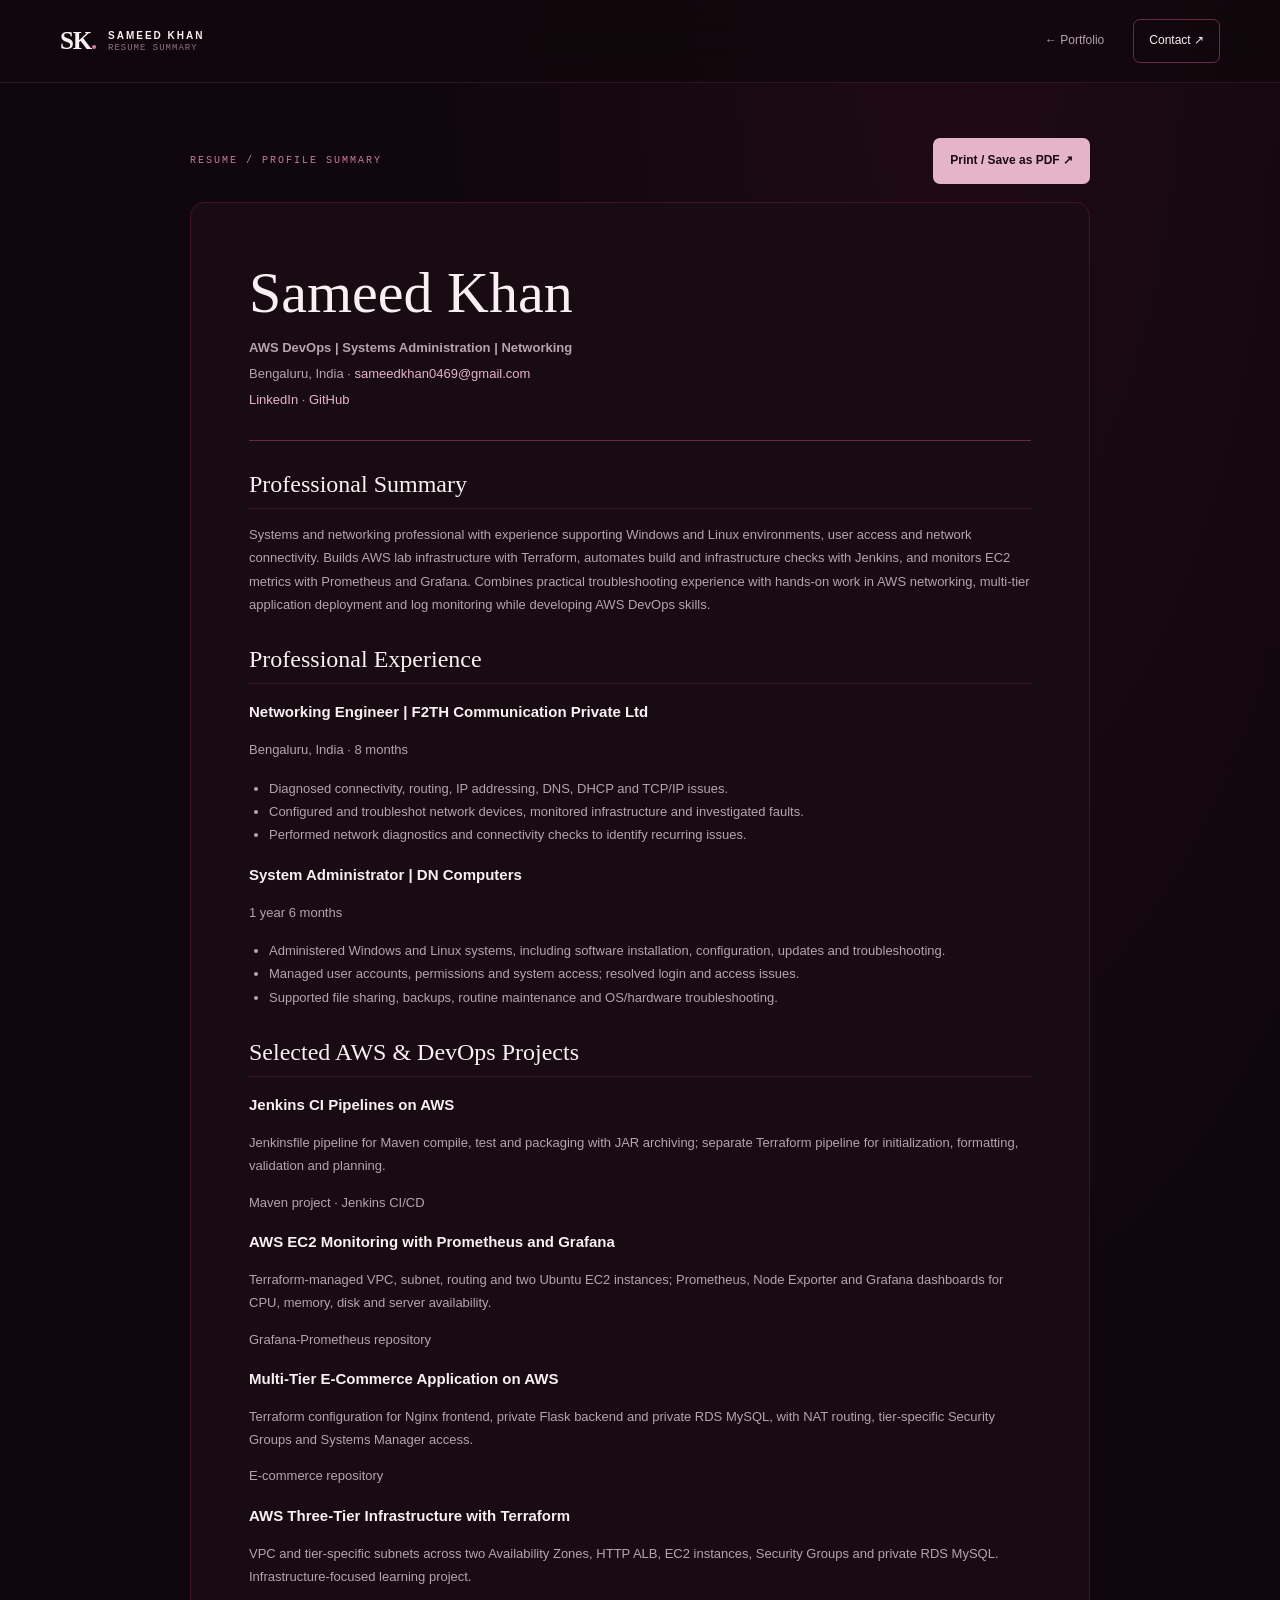
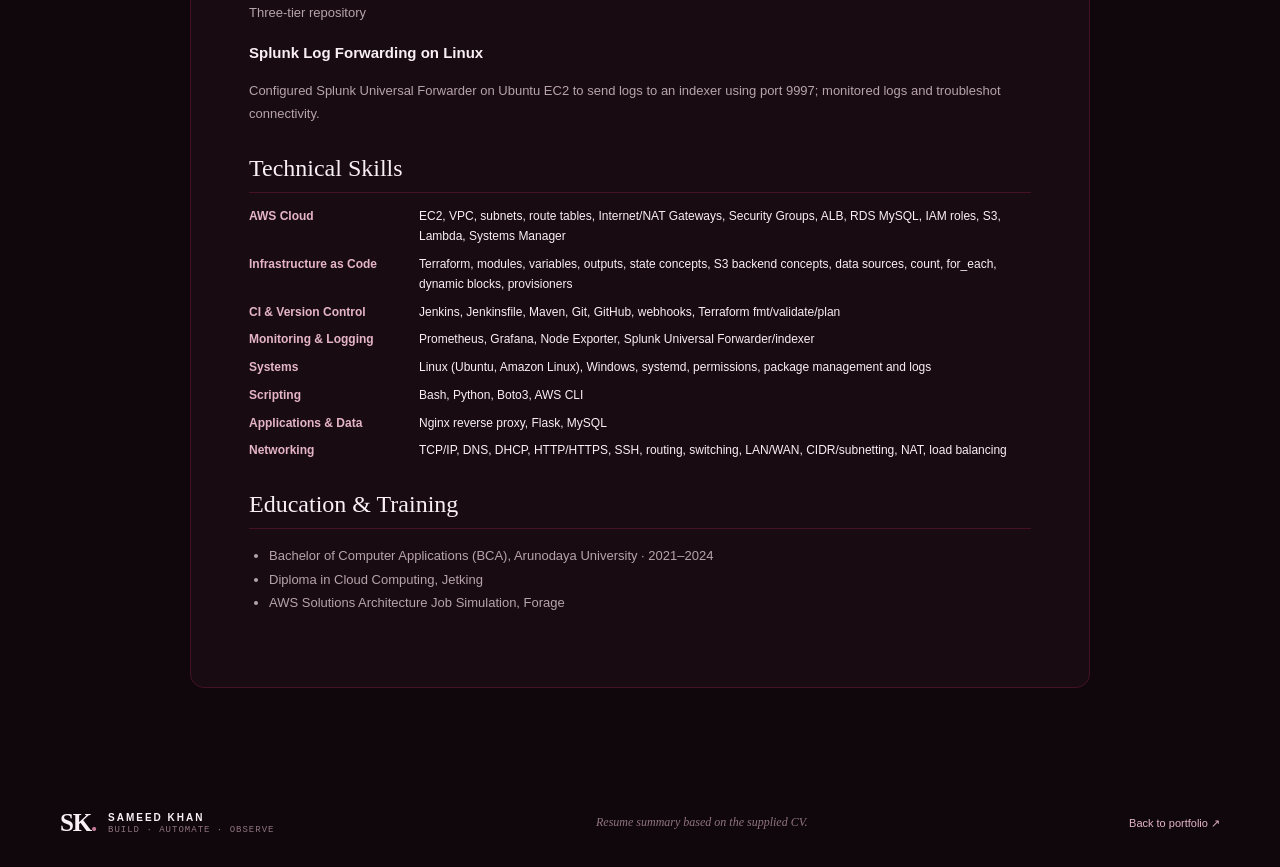
==== site/resume.html @ 33393846 "Add portfolio website: site/resume.html" ====
<!doctype html>
<html lang="en">
<head>
  <meta charset="utf-8">
  <meta name="viewport" content="width=device-width, initial-scale=1">
  <meta name="theme-color" content="#190b12">
  <meta name="description" content="Resume summary for Sameed Khan — AWS DevOps, systems administration and networking.">
  <link rel="stylesheet" href="assets/css/styles.css">
  <title>Resume | Sameed Khan</title>
  <style>
    .resume-page{padding:55px 0 90px}.resume-sheet{max-width:900px;margin:auto;background:#190b12;border:1px solid #451126;border-radius:14px;padding:clamp(24px,5vw,58px)}.resume-header{border-bottom:1px solid #6c2945;padding-bottom:24px;margin-bottom:30px}.resume-header h1{font:clamp(42px,5vw,58px)/1.1 Georgia,serif;margin:0 0 12px}.resume-header p{color:#b6a3ac;margin:5px 0;font-size:13px}.resume-header a{color:#e5b5c7}.resume-section{margin-top:30px}.resume-section h2{font:24px Georgia,serif;font-weight:400;border-bottom:1px solid #451126;padding-bottom:10px;margin:0 0 14px}.resume-section h3{font-size:15px;margin:16px 0 4px}.resume-section p,.resume-section li{font-size:13px;color:#b6a3ac;line-height:1.8}.resume-section ul{padding-left:20px}.resume-skills{display:grid;grid-template-columns:155px 1fr;gap:8px 15px;font-size:12px}.resume-skills strong{color:#e5b5c7}.resume-actions{display:flex;justify-content:space-between;align-items:center;gap:15px;max-width:900px;margin:0 auto 18px}@media(max-width:600px){.resume-skills{grid-template-columns:1fr;gap:3px}.resume-skills strong:not(:first-child){margin-top:11px}}@media print{body{background:#fff;color:#111}.site-header,.site-footer,.resume-actions{display:none!important}.resume-page{padding:0}.resume-sheet{max-width:none;border:0;border-radius:0;background:#fff;color:#111;padding:0}.resume-header h1,.resume-section h2,.resume-section h3{color:#111}.resume-header p,.resume-section p,.resume-section li{color:#333}.resume-header a{color:#333}.resume-section{break-inside:avoid}}
  </style>
</head>
<body>
  <header class="site-header"><div class="container nav-wrap"><a class="brand" href="index.html"><span class="brand-mark">SK<span>.</span></span><span class="brand-copy"><strong>SAMEED KHAN</strong><small>RESUME SUMMARY</small></span></a><nav class="nav-links" style="display:flex"><a href="index.html">← Portfolio</a><a href="index.html#contact" class="nav-contact">Contact ↗</a></nav></div></header>
  <main class="resume-page container">
    <div class="resume-actions"><span class="section-index">RESUME / PROFILE SUMMARY</span><button class="button button-primary" onclick="window.print()">Print / Save as PDF ↗</button></div>
    <article class="resume-sheet">
      <header class="resume-header"><h1>Sameed Khan</h1><p><strong>AWS DevOps | Systems Administration | Networking</strong></p><p>Bengaluru, India · <a href="mailto:sameedkhan0469@gmail.com">sameedkhan0469@gmail.com</a></p><p><a href="https://www.linkedin.com/in/sameed-khan-a6824538a/">LinkedIn</a> · <a href="https://github.com/Sameedkhan469">GitHub</a></p></header>
      <section class="resume-section"><h2>Professional Summary</h2><p>Systems and networking professional with experience supporting Windows and Linux environments, user access and network connectivity. Builds AWS lab infrastructure with Terraform, automates build and infrastructure checks with Jenkins, and monitors EC2 metrics with Prometheus and Grafana. Combines practical troubleshooting experience with hands-on work in AWS networking, multi-tier application deployment and log monitoring while developing AWS DevOps skills.</p></section>
      <section class="resume-section"><h2>Professional Experience</h2><h3>Networking Engineer | F2TH Communication Private Ltd</h3><p>Bengaluru, India · 8 months</p><ul><li>Diagnosed connectivity, routing, IP addressing, DNS, DHCP and TCP/IP issues.</li><li>Configured and troubleshot network devices, monitored infrastructure and investigated faults.</li><li>Performed network diagnostics and connectivity checks to identify recurring issues.</li></ul><h3>System Administrator | DN Computers</h3><p>1 year 6 months</p><ul><li>Administered Windows and Linux systems, including software installation, configuration, updates and troubleshooting.</li><li>Managed user accounts, permissions and system access; resolved login and access issues.</li><li>Supported file sharing, backups, routine maintenance and OS/hardware troubleshooting.</li></ul></section>
      <section class="resume-section"><h2>Selected AWS &amp; DevOps Projects</h2><h3>Jenkins CI Pipelines on AWS</h3><p>Jenkinsfile pipeline for Maven compile, test and packaging with JAR archiving; separate Terraform pipeline for initialization, formatting, validation and planning.</p><p><a href="https://github.com/Sameedkhan469/sameed-maven-project">Maven project</a> · <a href="https://github.com/Sameedkhan469/jenkins-cicd-practice">Jenkins CI/CD</a></p><h3>AWS EC2 Monitoring with Prometheus and Grafana</h3><p>Terraform-managed VPC, subnet, routing and two Ubuntu EC2 instances; Prometheus, Node Exporter and Grafana dashboards for CPU, memory, disk and server availability.</p><p><a href="https://github.com/Sameedkhan469/Grafana-Prometheus">Grafana-Prometheus repository</a></p><h3>Multi-Tier E-Commerce Application on AWS</h3><p>Terraform configuration for Nginx frontend, private Flask backend and private RDS MySQL, with NAT routing, tier-specific Security Groups and Systems Manager access.</p><p><a href="https://github.com/Sameedkhan469/sameed-ecommerce-aws-terraform">E-commerce repository</a></p><h3>AWS Three-Tier Infrastructure with Terraform</h3><p>VPC and tier-specific subnets across two Availability Zones, HTTP ALB, EC2 instances, Security Groups and private RDS MySQL. Infrastructure-focused learning project.</p><p><a href="https://github.com/Sameedkhan469/Terraform-Three-Tier-Project">Three-tier repository</a></p><h3>Splunk Log Forwarding on Linux</h3><p>Configured Splunk Universal Forwarder on Ubuntu EC2 to send logs to an indexer using port 9997; monitored logs and troubleshot connectivity.</p></section>
      <section class="resume-section"><h2>Technical Skills</h2><div class="resume-skills"><strong>AWS Cloud</strong><span>EC2, VPC, subnets, route tables, Internet/NAT Gateways, Security Groups, ALB, RDS MySQL, IAM roles, S3, Lambda, Systems Manager</span><strong>Infrastructure as Code</strong><span>Terraform, modules, variables, outputs, state concepts, S3 backend concepts, data sources, count, for_each, dynamic blocks, provisioners</span><strong>CI &amp; Version Control</strong><span>Jenkins, Jenkinsfile, Maven, Git, GitHub, webhooks, Terraform fmt/validate/plan</span><strong>Monitoring &amp; Logging</strong><span>Prometheus, Grafana, Node Exporter, Splunk Universal Forwarder/indexer</span><strong>Systems</strong><span>Linux (Ubuntu, Amazon Linux), Windows, systemd, permissions, package management and logs</span><strong>Scripting</strong><span>Bash, Python, Boto3, AWS CLI</span><strong>Applications &amp; Data</strong><span>Nginx reverse proxy, Flask, MySQL</span><strong>Networking</strong><span>TCP/IP, DNS, DHCP, HTTP/HTTPS, SSH, routing, switching, LAN/WAN, CIDR/subnetting, NAT, load balancing</span></div></section>
      <section class="resume-section"><h2>Education &amp; Training</h2><ul><li>Bachelor of Computer Applications (BCA), Arunodaya University · 2021–2024</li><li>Diploma in Cloud Computing, Jetking</li><li>AWS Solutions Architecture Job Simulation, Forage</li></ul></section>
    </article>
  </main>
  <footer class="site-footer"><div class="container footer-inner"><a class="brand footer-brand" href="index.html"><span class="brand-mark">SK<span>.</span></span><span class="brand-copy"><strong>SAMEED KHAN</strong><small>BUILD · AUTOMATE · OBSERVE</small></span></a><p>Resume summary based on the supplied CV.</p><a class="back-top" href="index.html">Back to portfolio ↗</a></div></footer>
</body>
</html>
---- site/assets/css/styles.css ----
:root{color-scheme:dark;--bg:#10070c;--surface:#190b12;--surface2:#211018;--surface3:#2c1420;--ink:#f8f0f3;--muted:#b6a3ac;--subtle:#8f737e;--rose:#c77b9b;--pink:#e5b5c7;--line:#451126;--line2:#6c2945;--serif:Georgia,"Iowan Old Style","Palatino Linotype","Times New Roman",serif;--sans:Inter,-apple-system,BlinkMacSystemFont,"Segoe UI",Arial,sans-serif;--mono:ui-monospace,SFMono-Regular,Consolas,"Liberation Mono",monospace}*{box-sizing:border-box}html{scroll-behavior:smooth;scroll-padding-top:100px}body{margin:0;background:var(--bg);color:var(--ink);font-family:var(--sans);line-height:1.65;font-size:15px;background-image:radial-gradient(ellipse at 75% 0%,rgba(112,26,61,.16),transparent 32rem)}a{color:inherit;text-decoration:none}img{max-width:100%;display:block}button{font:inherit}.container{width:min(1160px,calc(100% - 48px));margin-inline:auto}.skip-link{position:absolute;left:-9999px;top:1rem;background:var(--ink);color:var(--bg);padding:.7rem 1rem;z-index:99}.skip-link:focus{left:1rem}.site-header{position:sticky;top:0;z-index:20;background:rgba(16,7,12,.88);backdrop-filter:blur(18px);border-bottom:1px solid rgba(199,123,155,.15)}.nav-wrap{display:flex;align-items:center;justify-content:space-between;min-height:82px;gap:32px}.brand{display:flex;align-items:center;gap:12px;flex-shrink:0}.brand-mark{font:700 25px var(--serif);letter-spacing:-1.2px;color:var(--ink)}.brand-mark span{color:var(--rose)}.brand-copy{display:grid;line-height:1.4}.brand-copy strong{font-size:10px;letter-spacing:2px}.brand-copy small{color:var(--subtle);font:9px var(--mono);letter-spacing:1px}.nav-links{display:flex;align-items:center;gap:29px;color:var(--muted);font-size:12px}.nav-links a{transition:color .2s ease}.nav-links a:hover,.nav-links a:focus-visible{color:var(--pink)}.nav-links .nav-contact{color:var(--ink);border:1px solid var(--line2);padding:11px 15px;border-radius:7px}.nav-contact span{color:var(--pink);margin-left:8px}.menu-toggle{display:none;background:none;border:1px solid var(--line2);color:var(--ink);border-radius:7px;padding:10px}.menu-toggle span{width:19px;height:1px;background:var(--pink);display:block;margin:5px}.hero{min-height:690px;padding-top:96px;padding-bottom:23px;display:grid;grid-template-columns:1.05fr .95fr;gap:42px;align-items:center;position:relative}.hero-copy{padding-bottom:28px}.eyebrow,.overline,.section-index{font:10px var(--mono);letter-spacing:2px;color:var(--rose)}.eyebrow{display:flex;align-items:center;gap:10px}.pulse-dot{height:7px;width:7px;border-radius:50%;background:#8dd8b0;box-shadow:0 0 0 5px rgba(141,216,176,.08);animation:softpulse 2.5s ease infinite}.hero h1{font:clamp(42px,5.15vw,68px)/1.08 var(--serif);font-weight:400;letter-spacing:-2px;margin:27px 0 23px}.hero h1 em,.section-heading h2 em,.about-statement h3 em,.contact-inner h2 em{font-weight:400;color:var(--pink)}.hero-lede{font-size:16px;line-height:1.8;color:var(--muted);max-width:570px}.hero-actions,.contact-actions{display:flex;flex-wrap:wrap;gap:11px;margin-top:28px}.button{display:inline-flex;align-items:center;justify-content:center;gap:17px;padding:12px 16px;border-radius:7px;font-size:12px;font-weight:650;border:1px solid transparent;transition:transform .2s ease,border-color .2s ease,background .2s ease}.button:hover{transform:translateY(-2px)}.button-primary{background:var(--pink);color:#190b12}.button-primary:hover{background:#f6cada}.button-quiet{color:var(--ink);border-color:var(--line2)}.button-quiet:hover,.button-outline:hover{border-color:var(--pink)}.button-outline{border-color:var(--line2);color:var(--pink);background:transparent}.button span{font-size:15px}.hero-skills{display:flex;gap:8px;flex-wrap:wrap;margin-top:28px}.hero-skills span,.tag-list span,.tool-pills span{border:1px solid var(--line);background:rgba(69,17,38,.28);color:var(--pink);border-radius:5px;font:10px var(--mono);padding:6px 9px}.hero-art{position:relative;min-height:430px;display:grid;place-items:center}.terminal-window{z-index:1;position:relative;width:min(100%,410px);border:1px solid #6c2945;background:rgba(16,7,12,.96);border-radius:13px;box-shadow:0 35px 90px rgba(0,0,0,.4),0 0 60px rgba(112,26,61,.13);overflow:hidden;transform:rotate(-1.5deg)}.terminal-top{display:flex;align-items:center;gap:12px;padding:15px 17px;border-bottom:1px solid var(--line);font:10px var(--mono);color:var(--subtle)}.terminal-top>b{margin-left:auto;color:#80d4a7;font-size:10px}.window-dots{display:flex;gap:5px}.window-dots i{height:6px;width:6px;border-radius:50%;background:#d86d85}.window-dots i:nth-child(2){background:#edbd76}.window-dots i:nth-child(3){background:#7dbb91}.terminal-body{padding:27px 24px 23px;font:12px var(--mono)}.terminal-body p{margin:0 0 13px}.prompt{color:var(--pink)}.terminal-muted{color:#8f737e;padding-left:16px}.terminal-spacer{margin-top:25px!important}.mini-chart{display:flex;align-items:flex-end;height:75px;gap:7px;border-bottom:1px solid #451126;padding:8px 0;margin-top:21px}.mini-chart span{flex:1;border-radius:3px 3px 0 0;background:linear-gradient(to top,#701a3d,#c77b9b);height:var(--h,45%);opacity:.85;animation:bar-in .7s ease both}.mini-chart span:nth-child(1){height:35%}.mini-chart span:nth-child(2){height:49%}.mini-chart span:nth-child(3){height:39%}.mini-chart span:nth-child(4){height:63%}.mini-chart span:nth-child(5){height:54%}.mini-chart span:nth-child(6){height:70%}.mini-chart span:nth-child(7){height:61%}.mini-chart span:nth-child(8){height:78%}.mini-chart span:nth-child(9){height:56%}.mini-chart span:nth-child(10){height:66%}.mini-chart span:nth-child(11){height:83%}.mini-chart span:nth-child(12){height:72%}.mini-chart span:nth-child(13){height:87%}.mini-chart span:nth-child(14){height:66%}.mini-chart span:nth-child(15){height:77%}.mini-chart span:nth-child(16){height:92%}.mini-chart span:nth-child(17){height:80%}.mini-chart span:nth-child(18){height:94%}.mini-chart span:nth-child(19){height:75%}.mini-chart span:nth-child(20){height:90%}.terminal-status{display:flex;justify-content:space-between;color:var(--subtle);font-size:9px;margin-top:14px}.terminal-status i{display:inline-block;width:6px;height:6px;border-radius:50%;background:#80d4a7;margin-right:6px}.float-tag{position:absolute;z-index:2;display:flex;align-items:center;gap:10px;border:1px solid var(--line2);background:#211018;padding:10px 13px;border-radius:8px;box-shadow:0 10px 34px rgba(0,0,0,.3);font-size:11px;color:var(--muted)}.float-tag span{color:var(--pink);font-size:16px}.tag-aws{top:48px;right:-3px}.tag-iac{bottom:67px;left:-4px}.art-orbit{position:absolute;border:1px solid rgba(199,123,155,.16);border-radius:50%;transform:rotate(-22deg)}.orbit-one{width:430px;height:260px}.orbit-two{width:500px;height:330px;transform:rotate(55deg);border-color:rgba(199,123,155,.08)}.hero-art-caption{position:absolute;bottom:7px;right:4px;font:9px var(--mono);letter-spacing:2px;color:var(--subtle)}.hero-art-caption b{color:var(--rose);padding:0 4px}.hero-bottomline{grid-column:1/-1;border-top:1px solid var(--line);padding-top:16px;margin-top:22px;display:flex;justify-content:space-between;align-items:center;font:9px var(--mono);color:var(--subtle);letter-spacing:1.2px}.hero-bottomline a{font-size:18px;color:var(--pink)}.section{padding-top:110px;padding-bottom:110px}.section-alt{background:linear-gradient(180deg,rgba(25,11,18,.75),rgba(25,11,18,.45));border-top:1px solid rgba(199,123,155,.08);border-bottom:1px solid rgba(199,123,155,.08)}.section-heading{max-width:750px;margin-bottom:43px}.section-heading h2,.contact-inner h2{font:clamp(36px,4.3vw,54px)/1.12 var(--serif);font-weight:400;letter-spacing:-1.5px;margin:19px 0}.section-heading p,.contact-inner>p{max-width:670px;color:var(--muted);line-height:1.8}.about-grid{display:grid;grid-template-columns:.85fr 1.15fr;gap:18px}.panel{border:1px solid var(--line);background:linear-gradient(135deg,rgba(69,17,38,.34),rgba(25,11,18,.85));border-radius:13px}.about-statement{padding:30px 30px 32px;position:relative;overflow:hidden}.about-statement:after{content:"";position:absolute;right:-60px;bottom:-85px;width:210px;height:210px;border:1px solid rgba(199,123,155,.13);border-radius:50%;box-shadow:0 0 0 26px rgba(199,123,155,.025),0 0 0 52px rgba(199,123,155,.02)}.about-statement h3{position:relative;z-index:1;font:34px/1.25 var(--serif);font-weight:400;margin:21px 0}.about-statement>p:not(.overline){color:var(--muted);font-size:13px;line-height:1.9;position:relative;z-index:1}.text-link{display:inline-flex;align-items:center;gap:10px;margin-top:13px;color:var(--pink);font-size:12px;font-weight:650;position:relative;z-index:1}.text-link span{font-size:15px}.about-facts{display:grid;gap:10px}.fact-card{display:grid;grid-template-columns:42px 1fr;gap:15px;align-items:start;border:1px solid var(--line);background:rgba(25,11,18,.7);border-radius:10px;padding:19px 21px}.fact-number{font:12px var(--mono);color:var(--rose);border-right:1px solid var(--line2);height:100%;padding-top:3px}.fact-card h3{margin:0 0 6px;font-size:14px;font-weight:650}.fact-card p{margin:0;color:var(--muted);font-size:12px;line-height:1.75}.project-list{display:grid;gap:18px}.project-card{display:grid;grid-template-columns:.85fr 1.15fr;border:1px solid var(--line);background:var(--surface);border-radius:14px;overflow:hidden;transition:border-color .2s ease,transform .2s ease}.project-card:hover{border-color:var(--line2);transform:translateY(-2px)}.project-visual{min-height:285px;position:relative;overflow:hidden;padding:23px;background:radial-gradient(ellipse at top right,rgba(112,26,61,.35),transparent 60%),linear-gradient(135deg,#1b0c14,#10070c);border-right:1px solid var(--line);display:flex;flex-direction:column;justify-content:space-between}.project-visual:before{content:"";position:absolute;inset:0;background-image:linear-gradient(rgba(199,123,155,.04) 1px,transparent 1px),linear-gradient(90deg,rgba(199,123,155,.04) 1px,transparent 1px);background-size:22px 22px;mask-image:linear-gradient(180deg,#000,transparent)}.visual-kicker,.visual-foot{font:9px var(--mono);letter-spacing:1.4px;color:var(--rose);position:relative;z-index:1}.visual-foot{color:var(--subtle);padding-top:16px}.visual-bars{display:flex;align-items:flex-end;gap:6px;height:105px;position:relative;z-index:1}.visual-bars i{flex:1;height:35%;background:linear-gradient(0deg,#451126,#c77b9b);border-radius:3px 3px 0 0}.visual-bars i:nth-child(3n){height:67%}.visual-bars i:nth-child(4n){height:85%}.visual-bars i:nth-child(5n){height:52%}.visual-bars i:nth-child(7n){height:94%}.visual-metric{display:flex;justify-content:space-between;align-items:center;gap:10px;color:var(--muted);font:9px var(--mono);position:relative;z-index:1}.visual-metric strong{color:var(--pink);font-size:11px}.visual-ring{position:absolute;width:180px;height:180px;border:1px solid rgba(199,123,155,.15);border-radius:50%;right:-50px;top:45px;box-shadow:0 0 0 24px rgba(199,123,155,.02),0 0 0 48px rgba(199,123,155,.02)}.tier-flow{display:flex;align-items:center;gap:9px;justify-content:space-between;position:relative;z-index:1}.tier-flow>div{display:grid;gap:7px;flex:1;border:1px solid var(--line2);background:rgba(16,7,12,.7);padding:14px 10px;border-radius:8px;min-width:0}.tier-flow small{font:9px var(--mono);color:var(--rose)}.tier-flow strong{font:22px var(--serif);font-weight:400}.tier-flow span{font-size:10px;color:var(--muted)}.tier-flow>i{font-style:normal;color:var(--rose)}.network-map{position:relative;z-index:1;display:grid;justify-items:center;margin-top:8px}.net-node{padding:7px 16px;border:1px solid var(--line2);background:#211018;border-radius:6px;font:11px var(--mono);color:var(--pink)}.net-accent{background:#451126}.net-line{height:20px;border-left:1px solid var(--rose)}.net-branches{display:grid;grid-template-columns:repeat(3,1fr);width:100%;gap:7px;position:relative}.net-branches:before{content:"";position:absolute;top:-1px;left:16%;right:16%;height:1px;background:var(--rose)}.net-branches div{padding:14px 5px;border:1px solid var(--line);background:rgba(25,11,18,.85);border-radius:7px;text-align:center;display:grid;gap:7px}.net-branches b{font-size:10px}.net-branches small{font:9px var(--mono);color:var(--subtle)}.pipeline-steps{display:flex;align-items:center;justify-content:space-between;gap:8px;position:relative;z-index:1;margin-top:20px}.pipeline-steps div{display:grid;gap:8px;text-align:center;flex:1}.pipeline-steps i{font:10px var(--mono);font-style:normal;color:var(--pink);border:1px solid var(--line2);height:36px;width:36px;display:grid;place-items:center;border-radius:50%;margin:auto}.pipeline-steps b{font-size:11px}.pipeline-steps>span{color:var(--rose)}.pipeline-terminal{display:grid;gap:7px;border:1px solid var(--line);border-radius:7px;padding:11px 13px;margin-top:22px;position:relative;z-index:1;color:var(--muted);font:9px var(--mono)}.pipeline-terminal b{color:var(--rose);letter-spacing:1px;margin-top:3px}.code-lines{position:relative;z-index:1;margin-top:20px;border-left:2px solid var(--line2);padding-left:14px;font:10px/1.9 var(--mono);color:var(--muted)}.code-lines p{margin:0}.code-lines b{color:var(--pink);font-weight:400}.code-lines em{color:#8dd8b0;font-style:normal}.code-lines hr{border:0;border-top:1px solid var(--line);margin:9px 0}.linux-terminal{position:relative;z-index:1;border:1px solid var(--line);background:rgba(16,7,12,.75);border-radius:8px;padding:15px 14px;font:10px/1.8 var(--mono);overflow-wrap:anywhere}.linux-terminal p{margin:5px 0}.linux-terminal b{color:var(--pink);font-weight:400}.linux-terminal .ok{color:#8dd8b0}.linux-terminal .muted{color:var(--subtle)}.project-content{padding:28px 30px;display:flex;flex-direction:column;align-items:flex-start}.project-topline{width:100%;display:flex;justify-content:space-between;gap:10px;font:9px var(--mono);letter-spacing:1px;color:var(--rose)}.project-content h3{font:29px/1.2 var(--serif);font-weight:400;letter-spacing:-.3px;margin:22px 0 13px}.project-content>p{margin:0;color:var(--muted);font-size:13px;line-height:1.85}.project-content .project-caveat{font-size:11px;color:var(--subtle);border-left:2px solid var(--line2);padding-left:12px;margin-top:12px}.tag-list{display:flex;flex-wrap:wrap;gap:7px;margin-top:19px}.tag-list span{font-size:9px;padding:5px 7px}.project-link{display:inline-flex;gap:12px;align-items:center;margin-top:auto;padding-top:22px;font-size:12px;color:var(--pink);font-weight:650}.project-link b{font-size:15px;font-weight:400}.project-links-inline{display:flex;gap:22px;flex-wrap:wrap}.projects-footer{display:flex;justify-content:space-between;align-items:center;gap:20px;margin-top:30px;border-top:1px solid var(--line);padding-top:22px}.projects-footer p{color:var(--muted);font-size:12px}.toolkit-grid{display:grid;grid-template-columns:repeat(2,minmax(0,1fr));gap:14px}.toolkit-card{border:1px solid var(--line);background:linear-gradient(135deg,rgba(25,11,18,.95),rgba(16,7,12,.95));border-radius:12px;padding:24px}.toolkit-wide{grid-column:1/-1}.toolkit-heading{display:flex;gap:14px;align-items:center;margin-bottom:19px}.tool-number{display:grid;place-items:center;height:36px;width:36px;border:1px solid var(--line2);border-radius:8px;color:var(--pink);font:11px var(--mono)}.toolkit-heading .overline{font-size:9px;letter-spacing:1.4px}.toolkit-heading h3{font:25px var(--serif);font-weight:400;margin:2px 0 0}.tool-pills{display:flex;flex-wrap:wrap;gap:7px}.tool-pills span{font-size:10px;background:rgba(69,17,38,.18)}.learning-strip{display:flex;justify-content:space-between;align-items:center;gap:24px;margin-top:16px;padding:25px;border:1px solid var(--line2);border-radius:12px;background:radial-gradient(ellipse at top right,rgba(112,26,61,.2),transparent 55%),var(--surface)}.learning-strip h3{font:23px var(--serif);font-weight:400;margin:6px 0}.learning-strip p{color:var(--muted);font-size:12px;max-width:620px;margin:0}.learning-tags{display:flex;gap:7px;flex-wrap:wrap;justify-content:flex-end}.learning-tags span{background:#451126;border:1px solid #6c2945;border-radius:5px;padding:8px 10px;font:10px var(--mono);color:var(--pink)}.journey-grid{display:grid;grid-template-columns:1.1fr .9fr;gap:42px}.timeline{position:relative;padding-left:24px}.timeline:before{content:"";position:absolute;top:7px;bottom:20px;left:5px;width:1px;background:linear-gradient(var(--rose),var(--line),transparent)}.timeline-item{position:relative;padding:0 0 38px 14px}.timeline-dot{position:absolute;left:-24px;top:5px;width:11px;height:11px;border-radius:50%;background:var(--pink);box-shadow:0 0 0 5px rgba(199,123,155,.12)}.timeline-period{font:10px var(--mono);letter-spacing:1.3px;color:var(--rose)}.timeline-item h3{font:29px var(--serif);font-weight:400;margin:8px 0 0}.timeline-org{color:var(--pink)!important;font-size:12px!important;margin-top:3px!important}.timeline-item p{font-size:13px;color:var(--muted);line-height:1.85}.timeline-item .tag-list{margin-top:13px}.education-panel{align-self:start;border:1px solid var(--line);background:var(--surface);padding:25px;border-radius:12px}.education-panel>.overline{display:block;padding-bottom:18px;border-bottom:1px solid var(--line)}.education-item{display:grid;grid-template-columns:33px 1fr;gap:13px;padding:19px 0;border-bottom:1px solid rgba(69,17,38,.7)}.edu-icon{display:grid;place-items:center;border-radius:7px;width:32px;height:32px;border:1px solid var(--line2);color:var(--pink);font:10px var(--mono)}.education-item h3{font-size:13px;margin:0 0 5px}.education-item p{color:var(--muted);font-size:11px;margin:0;line-height:1.65}.education-note{color:var(--subtle);font-size:11px;line-height:1.8;margin:17px 0}.stats-grid{display:grid;grid-template-columns:1fr 1fr;gap:16px}.stats-card{min-width:0;border:1px solid var(--line);background:var(--surface);padding:17px;border-radius:12px;display:flex;align-items:center;justify-content:center;overflow:hidden}.stats-card img{width:100%;max-height:195px;object-fit:contain}.contribution-panel{display:grid;grid-template-columns:.7fr 1.3fr;align-items:center;gap:28px;border:1px solid var(--line);background:var(--surface);padding:26px;border-radius:12px;margin-top:16px;min-height:160px}.contribution-panel h3{font:28px var(--serif);font-weight:400;margin:7px 0}.contribution-panel p{font-size:12px;line-height:1.8;color:var(--muted);margin:0}.contribution-panel img{width:100%;min-width:0}.contact-section{padding:105px 0 70px;background:radial-gradient(ellipse at 50% 100%,rgba(112,26,61,.24),transparent 55%),#160910;border-top:1px solid var(--line)}.contact-inner{text-align:center}.contact-inner h2{max-width:790px;margin:23px auto}.contact-inner>p{margin:0 auto;max-width:590px}.contact-actions{justify-content:center;margin-top:30px}.contact-details{display:flex;justify-content:center;gap:25px;flex-wrap:wrap;margin-top:35px;padding-top:20px;border-top:1px solid var(--line);color:var(--subtle);font:10px var(--mono);letter-spacing:1px}.site-footer{background:#10070c}.footer-inner{display:flex;align-items:center;justify-content:space-between;gap:22px;padding:25px 0;flex-wrap:wrap}.footer-inner>p{font:12px var(--serif);font-style:italic;color:var(--subtle)}.back-top{color:var(--pink);font-size:11px}.copyright{color:var(--subtle);font:10px var(--mono)}.reveal{opacity:0;transform:translateY(14px);transition:opacity .7s ease,transform .7s cubic-bezier(.16,1,.3,1)}.reveal.is-visible{opacity:1;transform:none}@keyframes softpulse{0%,100%{opacity:1}50%{opacity:.4}}@keyframes bar-in{from{transform:scaleY(.1);transform-origin:bottom}to{transform:scaleY(1);transform-origin:bottom}}@media(prefers-reduced-motion:reduce){html{scroll-behavior:auto}*,*:before,*:after{animation-duration:.01ms!important;animation-iteration-count:1!important;transition-duration:.01ms!important}.reveal{opacity:1;transform:none}}@media(min-width:1100px){.project-feature .project-visual{min-height:320px}.project-feature .project-content h3{font-size:34px}}@media(max-width:900px){.hero{padding-top:70px;grid-template-columns:1fr;gap:20px;min-height:auto}.hero-copy{padding-bottom:0}.hero h1{max-width:720px}.hero-art{min-height:400px}.hero-bottomline{margin-top:20px}.about-grid,.journey-grid{grid-template-columns:1fr}.project-card{grid-template-columns:1fr}.project-visual{min-height:260px;border-right:0;border-bottom:1px solid var(--line)}.project-content h3{font-size:28px}.contribution-panel{grid-template-columns:1fr}.learning-strip{align-items:flex-start;flex-direction:column}.learning-tags{justify-content:flex-start}.section{padding-top:85px;padding-bottom:85px}}@media(max-width:660px){.container{width:min(100% - 30px,1160px)}.nav-wrap{min-height:70px}.menu-toggle{display:block}.nav-links{display:none;position:absolute;top:69px;left:0;right:0;padding:18px 20px 22px;background:#160910;border-bottom:1px solid var(--line);flex-direction:column;align-items:stretch;gap:0}.nav-links.is-open{display:flex}.nav-links a{padding:13px 5px;border-bottom:1px solid rgba(69,17,38,.55)}.nav-links .nav-contact{margin-top:12px;text-align:center;border:1px solid var(--line2)}.brand-copy strong{font-size:9px}.brand-copy small{font-size:8px}.hero{padding-top:55px}.hero h1{font-size:43px;letter-spacing:-1.4px}.hero-lede{font-size:14px}.hero-art{min-height:330px}.terminal-window{width:calc(100% - 20px)}.terminal-body{padding:20px}.tag-aws{right:-2px;top:20px}.tag-iac{left:0;bottom:40px}.float-tag{font-size:10px;padding:8px 10px}.hero-bottomline{font-size:8px;line-height:1.6;gap:12px}.hero-bottomline span:nth-child(2){display:none}.section-heading h2,.contact-inner h2{font-size:37px}.about-statement{padding:25px 22px}.about-statement h3{font-size:30px}.fact-card{padding:16px}.project-visual{min-height:240px;padding:18px}.project-content{padding:23px 20px}.project-content h3{font-size:26px}.project-topline{font-size:8px}.tier-flow{gap:5px}.tier-flow>div{padding:10px 6px}.tier-flow strong{font-size:18px}.tier-flow span{font-size:9px}.net-branches b{font-size:9px}.toolkit-grid{grid-template-columns:1fr}.toolkit-wide{grid-column:auto}.toolkit-card{padding:19px}.learning-strip{padding:20px}.timeline-item h3{font-size:25px}.education-panel{padding:20px}.stats-grid{grid-template-columns:1fr}.stats-card img{max-height:none}.contribution-panel{padding:20px}.contact-section{padding-top:80px}.contact-actions{flex-direction:column;align-items:stretch}.contact-actions .button{width:100%}.contact-details{flex-direction:column;gap:8px}.footer-inner{justify-content:center;text-align:center}.footer-brand{width:100%;justify-content:center}.footer-inner>p{width:100%;margin:0}.copyright{width:100%}}
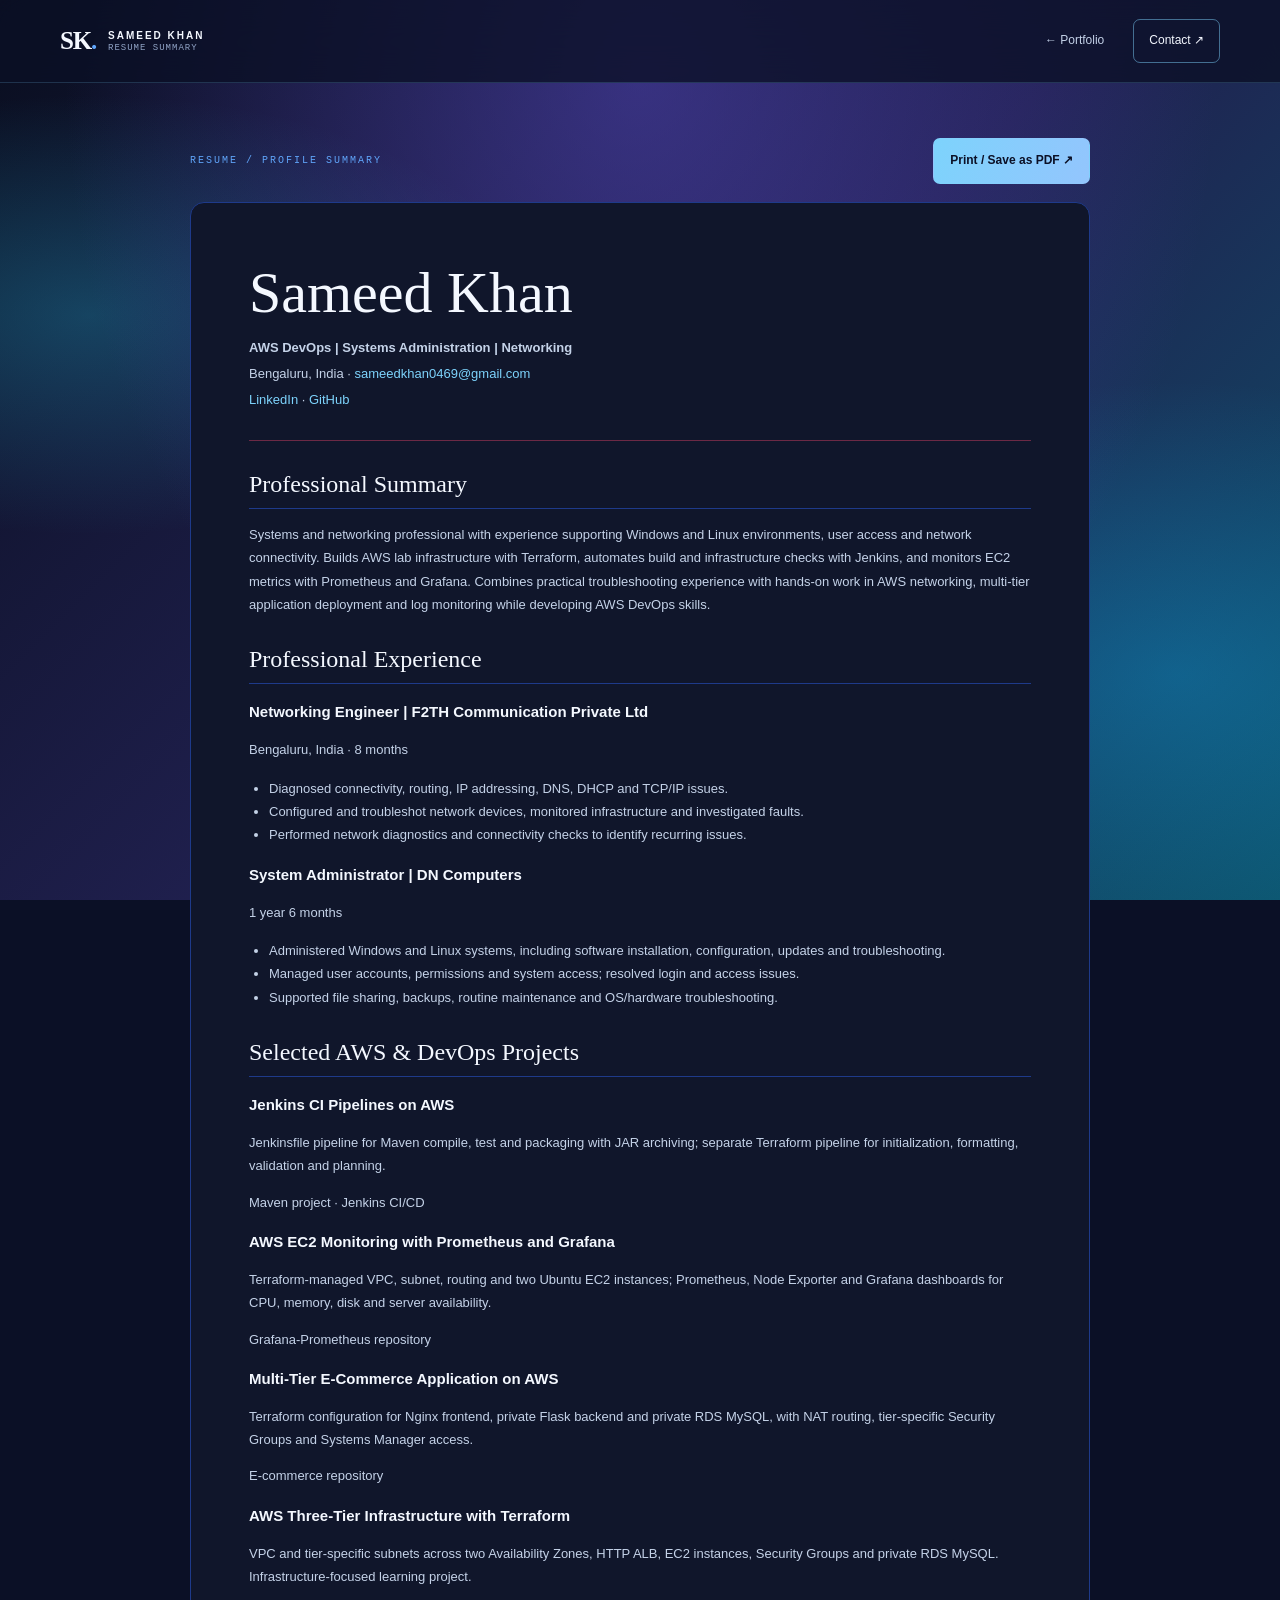
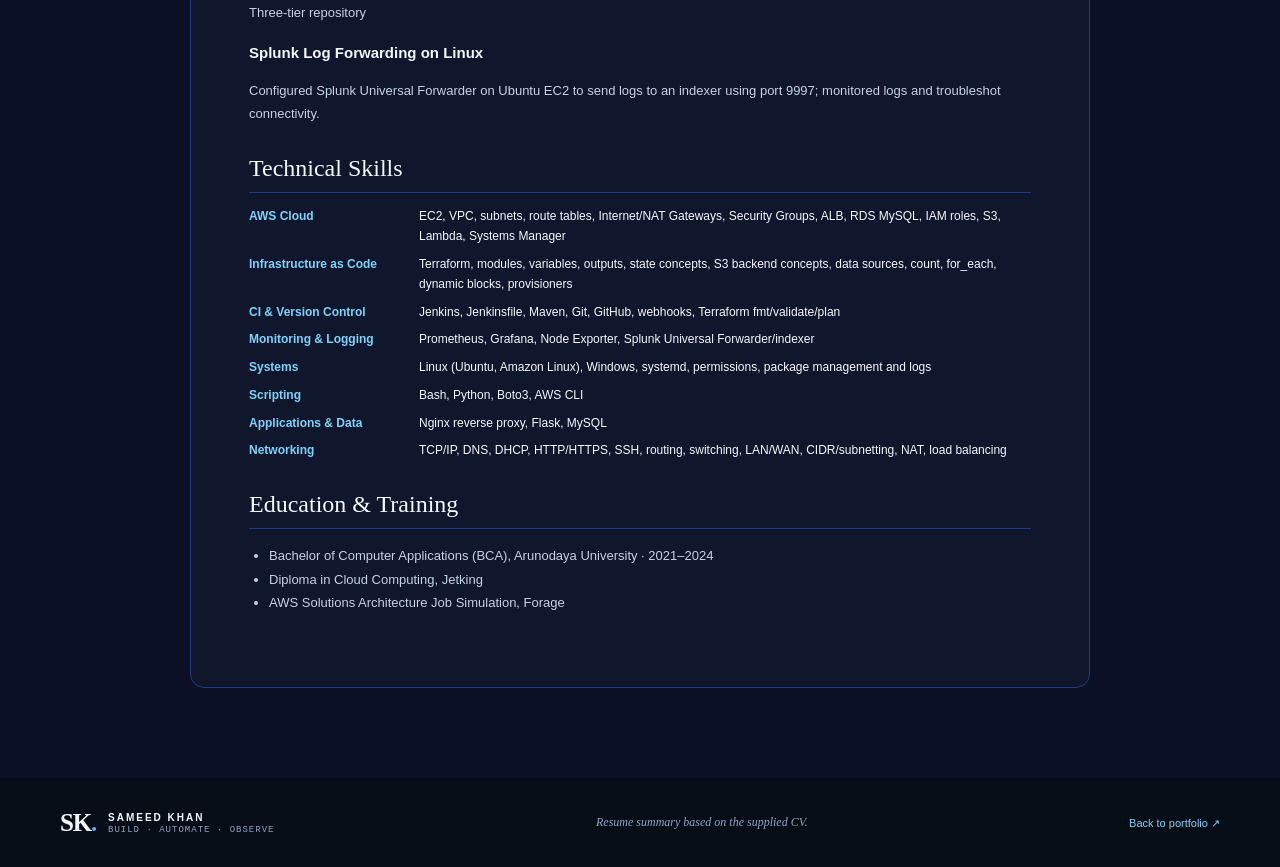
==== commit 37f1a9e4: "Remove remaining pink tones from profile assets and resume" ====
--- a/site/resume.html
+++ b/site/resume.html
@@ -3,12 +3,12 @@
 <head>
   <meta charset="utf-8">
   <meta name="viewport" content="width=device-width, initial-scale=1">
-  <meta name="theme-color" content="#190b12">
+  <meta name="theme-color" content="#10162B">
   <meta name="description" content="Resume summary for Sameed Khan — AWS DevOps, systems administration and networking.">
   <link rel="stylesheet" href="assets/css/styles.css">
   <title>Resume | Sameed Khan</title>
   <style>
-    .resume-page{padding:55px 0 90px}.resume-sheet{max-width:900px;margin:auto;background:#190b12;border:1px solid #451126;border-radius:14px;padding:clamp(24px,5vw,58px)}.resume-header{border-bottom:1px solid #6c2945;padding-bottom:24px;margin-bottom:30px}.resume-header h1{font:clamp(42px,5vw,58px)/1.1 Georgia,serif;margin:0 0 12px}.resume-header p{color:#b6a3ac;margin:5px 0;font-size:13px}.resume-header a{color:#e5b5c7}.resume-section{margin-top:30px}.resume-section h2{font:24px Georgia,serif;font-weight:400;border-bottom:1px solid #451126;padding-bottom:10px;margin:0 0 14px}.resume-section h3{font-size:15px;margin:16px 0 4px}.resume-section p,.resume-section li{font-size:13px;color:#b6a3ac;line-height:1.8}.resume-section ul{padding-left:20px}.resume-skills{display:grid;grid-template-columns:155px 1fr;gap:8px 15px;font-size:12px}.resume-skills strong{color:#e5b5c7}.resume-actions{display:flex;justify-content:space-between;align-items:center;gap:15px;max-width:900px;margin:0 auto 18px}@media(max-width:600px){.resume-skills{grid-template-columns:1fr;gap:3px}.resume-skills strong:not(:first-child){margin-top:11px}}@media print{body{background:#fff;color:#111}.site-header,.site-footer,.resume-actions{display:none!important}.resume-page{padding:0}.resume-sheet{max-width:none;border:0;border-radius:0;background:#fff;color:#111;padding:0}.resume-header h1,.resume-section h2,.resume-section h3{color:#111}.resume-header p,.resume-section p,.resume-section li{color:#333}.resume-header a{color:#333}.resume-section{break-inside:avoid}}
+    .resume-page{padding:55px 0 90px}.resume-sheet{max-width:900px;margin:auto;background:#10162B;border:1px solid #1E3A8A;border-radius:14px;padding:clamp(24px,5vw,58px)}.resume-header{border-bottom:1px solid #6c2945;padding-bottom:24px;margin-bottom:30px}.resume-header h1{font:clamp(42px,5vw,58px)/1.1 Georgia,serif;margin:0 0 12px}.resume-header p{color:#C4D2E8;margin:5px 0;font-size:13px}.resume-header a{color:#7DD3FC}.resume-section{margin-top:30px}.resume-section h2{font:24px Georgia,serif;font-weight:400;border-bottom:1px solid #1E3A8A;padding-bottom:10px;margin:0 0 14px}.resume-section h3{font-size:15px;margin:16px 0 4px}.resume-section p,.resume-section li{font-size:13px;color:#C4D2E8;line-height:1.8}.resume-section ul{padding-left:20px}.resume-skills{display:grid;grid-template-columns:155px 1fr;gap:8px 15px;font-size:12px}.resume-skills strong{color:#7DD3FC}.resume-actions{display:flex;justify-content:space-between;align-items:center;gap:15px;max-width:900px;margin:0 auto 18px}@media(max-width:600px){.resume-skills{grid-template-columns:1fr;gap:3px}.resume-skills strong:not(:first-child){margin-top:11px}}@media print{body{background:#fff;color:#111}.site-header,.site-footer,.resume-actions{display:none!important}.resume-page{padding:0}.resume-sheet{max-width:none;border:0;border-radius:0;background:#fff;color:#111;padding:0}.resume-header h1,.resume-section h2,.resume-section h3{color:#111}.resume-header p,.resume-section p,.resume-section li{color:#333}.resume-header a{color:#333}.resume-section{break-inside:avoid}}
   </style>
 </head>
 <body>
--- a/site/assets/css/styles.css
+++ b/site/assets/css/styles.css
@@ -1 +1,280 @@
-:root{color-scheme:dark;--bg:#10070c;--surface:#190b12;--surface2:#211018;--surface3:#2c1420;--ink:#f8f0f3;--muted:#b6a3ac;--subtle:#8f737e;--rose:#c77b9b;--pink:#e5b5c7;--line:#451126;--line2:#6c2945;--serif:Georgia,"Iowan Old Style","Palatino Linotype","Times New Roman",serif;--sans:Inter,-apple-system,BlinkMacSystemFont,"Segoe UI",Arial,sans-serif;--mono:ui-monospace,SFMono-Regular,Consolas,"Liberation Mono",monospace}*{box-sizing:border-box}html{scroll-behavior:smooth;scroll-padding-top:100px}body{margin:0;background:var(--bg);color:var(--ink);font-family:var(--sans);line-height:1.65;font-size:15px;background-image:radial-gradient(ellipse at 75% 0%,rgba(112,26,61,.16),transparent 32rem)}a{color:inherit;text-decoration:none}img{max-width:100%;display:block}button{font:inherit}.container{width:min(1160px,calc(100% - 48px));margin-inline:auto}.skip-link{position:absolute;left:-9999px;top:1rem;background:var(--ink);color:var(--bg);padding:.7rem 1rem;z-index:99}.skip-link:focus{left:1rem}.site-header{position:sticky;top:0;z-index:20;background:rgba(16,7,12,.88);backdrop-filter:blur(18px);border-bottom:1px solid rgba(199,123,155,.15)}.nav-wrap{display:flex;align-items:center;justify-content:space-between;min-height:82px;gap:32px}.brand{display:flex;align-items:center;gap:12px;flex-shrink:0}.brand-mark{font:700 25px var(--serif);letter-spacing:-1.2px;color:var(--ink)}.brand-mark span{color:var(--rose)}.brand-copy{display:grid;line-height:1.4}.brand-copy strong{font-size:10px;letter-spacing:2px}.brand-copy small{color:var(--subtle);font:9px var(--mono);letter-spacing:1px}.nav-links{display:flex;align-items:center;gap:29px;color:var(--muted);font-size:12px}.nav-links a{transition:color .2s ease}.nav-links a:hover,.nav-links a:focus-visible{color:var(--pink)}.nav-links .nav-contact{color:var(--ink);border:1px solid var(--line2);padding:11px 15px;border-radius:7px}.nav-contact span{color:var(--pink);margin-left:8px}.menu-toggle{display:none;background:none;border:1px solid var(--line2);color:var(--ink);border-radius:7px;padding:10px}.menu-toggle span{width:19px;height:1px;background:var(--pink);display:block;margin:5px}.hero{min-height:690px;padding-top:96px;padding-bottom:23px;display:grid;grid-template-columns:1.05fr .95fr;gap:42px;align-items:center;position:relative}.hero-copy{padding-bottom:28px}.eyebrow,.overline,.section-index{font:10px var(--mono);letter-spacing:2px;color:var(--rose)}.eyebrow{display:flex;align-items:center;gap:10px}.pulse-dot{height:7px;width:7px;border-radius:50%;background:#8dd8b0;box-shadow:0 0 0 5px rgba(141,216,176,.08);animation:softpulse 2.5s ease infinite}.hero h1{font:clamp(42px,5.15vw,68px)/1.08 var(--serif);font-weight:400;letter-spacing:-2px;margin:27px 0 23px}.hero h1 em,.section-heading h2 em,.about-statement h3 em,.contact-inner h2 em{font-weight:400;color:var(--pink)}.hero-lede{font-size:16px;line-height:1.8;color:var(--muted);max-width:570px}.hero-actions,.contact-actions{display:flex;flex-wrap:wrap;gap:11px;margin-top:28px}.button{display:inline-flex;align-items:center;justify-content:center;gap:17px;padding:12px 16px;border-radius:7px;font-size:12px;font-weight:650;border:1px solid transparent;transition:transform .2s ease,border-color .2s ease,background .2s ease}.button:hover{transform:translateY(-2px)}.button-primary{background:var(--pink);color:#190b12}.button-primary:hover{background:#f6cada}.button-quiet{color:var(--ink);border-color:var(--line2)}.button-quiet:hover,.button-outline:hover{border-color:var(--pink)}.button-outline{border-color:var(--line2);color:var(--pink);background:transparent}.button span{font-size:15px}.hero-skills{display:flex;gap:8px;flex-wrap:wrap;margin-top:28px}.hero-skills span,.tag-list span,.tool-pills span{border:1px solid var(--line);background:rgba(69,17,38,.28);color:var(--pink);border-radius:5px;font:10px var(--mono);padding:6px 9px}.hero-art{position:relative;min-height:430px;display:grid;place-items:center}.terminal-window{z-index:1;position:relative;width:min(100%,410px);border:1px solid #6c2945;background:rgba(16,7,12,.96);border-radius:13px;box-shadow:0 35px 90px rgba(0,0,0,.4),0 0 60px rgba(112,26,61,.13);overflow:hidden;transform:rotate(-1.5deg)}.terminal-top{display:flex;align-items:center;gap:12px;padding:15px 17px;border-bottom:1px solid var(--line);font:10px var(--mono);color:var(--subtle)}.terminal-top>b{margin-left:auto;color:#80d4a7;font-size:10px}.window-dots{display:flex;gap:5px}.window-dots i{height:6px;width:6px;border-radius:50%;background:#d86d85}.window-dots i:nth-child(2){background:#edbd76}.window-dots i:nth-child(3){background:#7dbb91}.terminal-body{padding:27px 24px 23px;font:12px var(--mono)}.terminal-body p{margin:0 0 13px}.prompt{color:var(--pink)}.terminal-muted{color:#8f737e;padding-left:16px}.terminal-spacer{margin-top:25px!important}.mini-chart{display:flex;align-items:flex-end;height:75px;gap:7px;border-bottom:1px solid #451126;padding:8px 0;margin-top:21px}.mini-chart span{flex:1;border-radius:3px 3px 0 0;background:linear-gradient(to top,#701a3d,#c77b9b);height:var(--h,45%);opacity:.85;animation:bar-in .7s ease both}.mini-chart span:nth-child(1){height:35%}.mini-chart span:nth-child(2){height:49%}.mini-chart span:nth-child(3){height:39%}.mini-chart span:nth-child(4){height:63%}.mini-chart span:nth-child(5){height:54%}.mini-chart span:nth-child(6){height:70%}.mini-chart span:nth-child(7){height:61%}.mini-chart span:nth-child(8){height:78%}.mini-chart span:nth-child(9){height:56%}.mini-chart span:nth-child(10){height:66%}.mini-chart span:nth-child(11){height:83%}.mini-chart span:nth-child(12){height:72%}.mini-chart span:nth-child(13){height:87%}.mini-chart span:nth-child(14){height:66%}.mini-chart span:nth-child(15){height:77%}.mini-chart span:nth-child(16){height:92%}.mini-chart span:nth-child(17){height:80%}.mini-chart span:nth-child(18){height:94%}.mini-chart span:nth-child(19){height:75%}.mini-chart span:nth-child(20){height:90%}.terminal-status{display:flex;justify-content:space-between;color:var(--subtle);font-size:9px;margin-top:14px}.terminal-status i{display:inline-block;width:6px;height:6px;border-radius:50%;background:#80d4a7;margin-right:6px}.float-tag{position:absolute;z-index:2;display:flex;align-items:center;gap:10px;border:1px solid var(--line2);background:#211018;padding:10px 13px;border-radius:8px;box-shadow:0 10px 34px rgba(0,0,0,.3);font-size:11px;color:var(--muted)}.float-tag span{color:var(--pink);font-size:16px}.tag-aws{top:48px;right:-3px}.tag-iac{bottom:67px;left:-4px}.art-orbit{position:absolute;border:1px solid rgba(199,123,155,.16);border-radius:50%;transform:rotate(-22deg)}.orbit-one{width:430px;height:260px}.orbit-two{width:500px;height:330px;transform:rotate(55deg);border-color:rgba(199,123,155,.08)}.hero-art-caption{position:absolute;bottom:7px;right:4px;font:9px var(--mono);letter-spacing:2px;color:var(--subtle)}.hero-art-caption b{color:var(--rose);padding:0 4px}.hero-bottomline{grid-column:1/-1;border-top:1px solid var(--line);padding-top:16px;margin-top:22px;display:flex;justify-content:space-between;align-items:center;font:9px var(--mono);color:var(--subtle);letter-spacing:1.2px}.hero-bottomline a{font-size:18px;color:var(--pink)}.section{padding-top:110px;padding-bottom:110px}.section-alt{background:linear-gradient(180deg,rgba(25,11,18,.75),rgba(25,11,18,.45));border-top:1px solid rgba(199,123,155,.08);border-bottom:1px solid rgba(199,123,155,.08)}.section-heading{max-width:750px;margin-bottom:43px}.section-heading h2,.contact-inner h2{font:clamp(36px,4.3vw,54px)/1.12 var(--serif);font-weight:400;letter-spacing:-1.5px;margin:19px 0}.section-heading p,.contact-inner>p{max-width:670px;color:var(--muted);line-height:1.8}.about-grid{display:grid;grid-template-columns:.85fr 1.15fr;gap:18px}.panel{border:1px solid var(--line);background:linear-gradient(135deg,rgba(69,17,38,.34),rgba(25,11,18,.85));border-radius:13px}.about-statement{padding:30px 30px 32px;position:relative;overflow:hidden}.about-statement:after{content:"";position:absolute;right:-60px;bottom:-85px;width:210px;height:210px;border:1px solid rgba(199,123,155,.13);border-radius:50%;box-shadow:0 0 0 26px rgba(199,123,155,.025),0 0 0 52px rgba(199,123,155,.02)}.about-statement h3{position:relative;z-index:1;font:34px/1.25 var(--serif);font-weight:400;margin:21px 0}.about-statement>p:not(.overline){color:var(--muted);font-size:13px;line-height:1.9;position:relative;z-index:1}.text-link{display:inline-flex;align-items:center;gap:10px;margin-top:13px;color:var(--pink);font-size:12px;font-weight:650;position:relative;z-index:1}.text-link span{font-size:15px}.about-facts{display:grid;gap:10px}.fact-card{display:grid;grid-template-columns:42px 1fr;gap:15px;align-items:start;border:1px solid var(--line);background:rgba(25,11,18,.7);border-radius:10px;padding:19px 21px}.fact-number{font:12px var(--mono);color:var(--rose);border-right:1px solid var(--line2);height:100%;padding-top:3px}.fact-card h3{margin:0 0 6px;font-size:14px;font-weight:650}.fact-card p{margin:0;color:var(--muted);font-size:12px;line-height:1.75}.project-list{display:grid;gap:18px}.project-card{display:grid;grid-template-columns:.85fr 1.15fr;border:1px solid var(--line);background:var(--surface);border-radius:14px;overflow:hidden;transition:border-color .2s ease,transform .2s ease}.project-card:hover{border-color:var(--line2);transform:translateY(-2px)}.project-visual{min-height:285px;position:relative;overflow:hidden;padding:23px;background:radial-gradient(ellipse at top right,rgba(112,26,61,.35),transparent 60%),linear-gradient(135deg,#1b0c14,#10070c);border-right:1px solid var(--line);display:flex;flex-direction:column;justify-content:space-between}.project-visual:before{content:"";position:absolute;inset:0;background-image:linear-gradient(rgba(199,123,155,.04) 1px,transparent 1px),linear-gradient(90deg,rgba(199,123,155,.04) 1px,transparent 1px);background-size:22px 22px;mask-image:linear-gradient(180deg,#000,transparent)}.visual-kicker,.visual-foot{font:9px var(--mono);letter-spacing:1.4px;color:var(--rose);position:relative;z-index:1}.visual-foot{color:var(--subtle);padding-top:16px}.visual-bars{display:flex;align-items:flex-end;gap:6px;height:105px;position:relative;z-index:1}.visual-bars i{flex:1;height:35%;background:linear-gradient(0deg,#451126,#c77b9b);border-radius:3px 3px 0 0}.visual-bars i:nth-child(3n){height:67%}.visual-bars i:nth-child(4n){height:85%}.visual-bars i:nth-child(5n){height:52%}.visual-bars i:nth-child(7n){height:94%}.visual-metric{display:flex;justify-content:space-between;align-items:center;gap:10px;color:var(--muted);font:9px var(--mono);position:relative;z-index:1}.visual-metric strong{color:var(--pink);font-size:11px}.visual-ring{position:absolute;width:180px;height:180px;border:1px solid rgba(199,123,155,.15);border-radius:50%;right:-50px;top:45px;box-shadow:0 0 0 24px rgba(199,123,155,.02),0 0 0 48px rgba(199,123,155,.02)}.tier-flow{display:flex;align-items:center;gap:9px;justify-content:space-between;position:relative;z-index:1}.tier-flow>div{display:grid;gap:7px;flex:1;border:1px solid var(--line2);background:rgba(16,7,12,.7);padding:14px 10px;border-radius:8px;min-width:0}.tier-flow small{font:9px var(--mono);color:var(--rose)}.tier-flow strong{font:22px var(--serif);font-weight:400}.tier-flow span{font-size:10px;color:var(--muted)}.tier-flow>i{font-style:normal;color:var(--rose)}.network-map{position:relative;z-index:1;display:grid;justify-items:center;margin-top:8px}.net-node{padding:7px 16px;border:1px solid var(--line2);background:#211018;border-radius:6px;font:11px var(--mono);color:var(--pink)}.net-accent{background:#451126}.net-line{height:20px;border-left:1px solid var(--rose)}.net-branches{display:grid;grid-template-columns:repeat(3,1fr);width:100%;gap:7px;position:relative}.net-branches:before{content:"";position:absolute;top:-1px;left:16%;right:16%;height:1px;background:var(--rose)}.net-branches div{padding:14px 5px;border:1px solid var(--line);background:rgba(25,11,18,.85);border-radius:7px;text-align:center;display:grid;gap:7px}.net-branches b{font-size:10px}.net-branches small{font:9px var(--mono);color:var(--subtle)}.pipeline-steps{display:flex;align-items:center;justify-content:space-between;gap:8px;position:relative;z-index:1;margin-top:20px}.pipeline-steps div{display:grid;gap:8px;text-align:center;flex:1}.pipeline-steps i{font:10px var(--mono);font-style:normal;color:var(--pink);border:1px solid var(--line2);height:36px;width:36px;display:grid;place-items:center;border-radius:50%;margin:auto}.pipeline-steps b{font-size:11px}.pipeline-steps>span{color:var(--rose)}.pipeline-terminal{display:grid;gap:7px;border:1px solid var(--line);border-radius:7px;padding:11px 13px;margin-top:22px;position:relative;z-index:1;color:var(--muted);font:9px var(--mono)}.pipeline-terminal b{color:var(--rose);letter-spacing:1px;margin-top:3px}.code-lines{position:relative;z-index:1;margin-top:20px;border-left:2px solid var(--line2);padding-left:14px;font:10px/1.9 var(--mono);color:var(--muted)}.code-lines p{margin:0}.code-lines b{color:var(--pink);font-weight:400}.code-lines em{color:#8dd8b0;font-style:normal}.code-lines hr{border:0;border-top:1px solid var(--line);margin:9px 0}.linux-terminal{position:relative;z-index:1;border:1px solid var(--line);background:rgba(16,7,12,.75);border-radius:8px;padding:15px 14px;font:10px/1.8 var(--mono);overflow-wrap:anywhere}.linux-terminal p{margin:5px 0}.linux-terminal b{color:var(--pink);font-weight:400}.linux-terminal .ok{color:#8dd8b0}.linux-terminal .muted{color:var(--subtle)}.project-content{padding:28px 30px;display:flex;flex-direction:column;align-items:flex-start}.project-topline{width:100%;display:flex;justify-content:space-between;gap:10px;font:9px var(--mono);letter-spacing:1px;color:var(--rose)}.project-content h3{font:29px/1.2 var(--serif);font-weight:400;letter-spacing:-.3px;margin:22px 0 13px}.project-content>p{margin:0;color:var(--muted);font-size:13px;line-height:1.85}.project-content .project-caveat{font-size:11px;color:var(--subtle);border-left:2px solid var(--line2);padding-left:12px;margin-top:12px}.tag-list{display:flex;flex-wrap:wrap;gap:7px;margin-top:19px}.tag-list span{font-size:9px;padding:5px 7px}.project-link{display:inline-flex;gap:12px;align-items:center;margin-top:auto;padding-top:22px;font-size:12px;color:var(--pink);font-weight:650}.project-link b{font-size:15px;font-weight:400}.project-links-inline{display:flex;gap:22px;flex-wrap:wrap}.projects-footer{display:flex;justify-content:space-between;align-items:center;gap:20px;margin-top:30px;border-top:1px solid var(--line);padding-top:22px}.projects-footer p{color:var(--muted);font-size:12px}.toolkit-grid{display:grid;grid-template-columns:repeat(2,minmax(0,1fr));gap:14px}.toolkit-card{border:1px solid var(--line);background:linear-gradient(135deg,rgba(25,11,18,.95),rgba(16,7,12,.95));border-radius:12px;padding:24px}.toolkit-wide{grid-column:1/-1}.toolkit-heading{display:flex;gap:14px;align-items:center;margin-bottom:19px}.tool-number{display:grid;place-items:center;height:36px;width:36px;border:1px solid var(--line2);border-radius:8px;color:var(--pink);font:11px var(--mono)}.toolkit-heading .overline{font-size:9px;letter-spacing:1.4px}.toolkit-heading h3{font:25px var(--serif);font-weight:400;margin:2px 0 0}.tool-pills{display:flex;flex-wrap:wrap;gap:7px}.tool-pills span{font-size:10px;background:rgba(69,17,38,.18)}.learning-strip{display:flex;justify-content:space-between;align-items:center;gap:24px;margin-top:16px;padding:25px;border:1px solid var(--line2);border-radius:12px;background:radial-gradient(ellipse at top right,rgba(112,26,61,.2),transparent 55%),var(--surface)}.learning-strip h3{font:23px var(--serif);font-weight:400;margin:6px 0}.learning-strip p{color:var(--muted);font-size:12px;max-width:620px;margin:0}.learning-tags{display:flex;gap:7px;flex-wrap:wrap;justify-content:flex-end}.learning-tags span{background:#451126;border:1px solid #6c2945;border-radius:5px;padding:8px 10px;font:10px var(--mono);color:var(--pink)}.journey-grid{display:grid;grid-template-columns:1.1fr .9fr;gap:42px}.timeline{position:relative;padding-left:24px}.timeline:before{content:"";position:absolute;top:7px;bottom:20px;left:5px;width:1px;background:linear-gradient(var(--rose),var(--line),transparent)}.timeline-item{position:relative;padding:0 0 38px 14px}.timeline-dot{position:absolute;left:-24px;top:5px;width:11px;height:11px;border-radius:50%;background:var(--pink);box-shadow:0 0 0 5px rgba(199,123,155,.12)}.timeline-period{font:10px var(--mono);letter-spacing:1.3px;color:var(--rose)}.timeline-item h3{font:29px var(--serif);font-weight:400;margin:8px 0 0}.timeline-org{color:var(--pink)!important;font-size:12px!important;margin-top:3px!important}.timeline-item p{font-size:13px;color:var(--muted);line-height:1.85}.timeline-item .tag-list{margin-top:13px}.education-panel{align-self:start;border:1px solid var(--line);background:var(--surface);padding:25px;border-radius:12px}.education-panel>.overline{display:block;padding-bottom:18px;border-bottom:1px solid var(--line)}.education-item{display:grid;grid-template-columns:33px 1fr;gap:13px;padding:19px 0;border-bottom:1px solid rgba(69,17,38,.7)}.edu-icon{display:grid;place-items:center;border-radius:7px;width:32px;height:32px;border:1px solid var(--line2);color:var(--pink);font:10px var(--mono)}.education-item h3{font-size:13px;margin:0 0 5px}.education-item p{color:var(--muted);font-size:11px;margin:0;line-height:1.65}.education-note{color:var(--subtle);font-size:11px;line-height:1.8;margin:17px 0}.stats-grid{display:grid;grid-template-columns:1fr 1fr;gap:16px}.stats-card{min-width:0;border:1px solid var(--line);background:var(--surface);padding:17px;border-radius:12px;display:flex;align-items:center;justify-content:center;overflow:hidden}.stats-card img{width:100%;max-height:195px;object-fit:contain}.contribution-panel{display:grid;grid-template-columns:.7fr 1.3fr;align-items:center;gap:28px;border:1px solid var(--line);background:var(--surface);padding:26px;border-radius:12px;margin-top:16px;min-height:160px}.contribution-panel h3{font:28px var(--serif);font-weight:400;margin:7px 0}.contribution-panel p{font-size:12px;line-height:1.8;color:var(--muted);margin:0}.contribution-panel img{width:100%;min-width:0}.contact-section{padding:105px 0 70px;background:radial-gradient(ellipse at 50% 100%,rgba(112,26,61,.24),transparent 55%),#160910;border-top:1px solid var(--line)}.contact-inner{text-align:center}.contact-inner h2{max-width:790px;margin:23px auto}.contact-inner>p{margin:0 auto;max-width:590px}.contact-actions{justify-content:center;margin-top:30px}.contact-details{display:flex;justify-content:center;gap:25px;flex-wrap:wrap;margin-top:35px;padding-top:20px;border-top:1px solid var(--line);color:var(--subtle);font:10px var(--mono);letter-spacing:1px}.site-footer{background:#10070c}.footer-inner{display:flex;align-items:center;justify-content:space-between;gap:22px;padding:25px 0;flex-wrap:wrap}.footer-inner>p{font:12px var(--serif);font-style:italic;color:var(--subtle)}.back-top{color:var(--pink);font-size:11px}.copyright{color:var(--subtle);font:10px var(--mono)}.reveal{opacity:0;transform:translateY(14px);transition:opacity .7s ease,transform .7s cubic-bezier(.16,1,.3,1)}.reveal.is-visible{opacity:1;transform:none}@keyframes softpulse{0%,100%{opacity:1}50%{opacity:.4}}@keyframes bar-in{from{transform:scaleY(.1);transform-origin:bottom}to{transform:scaleY(1);transform-origin:bottom}}@media(prefers-reduced-motion:reduce){html{scroll-behavior:auto}*,*:before,*:after{animation-duration:.01ms!important;animation-iteration-count:1!important;transition-duration:.01ms!important}.reveal{opacity:1;transform:none}}@media(min-width:1100px){.project-feature .project-visual{min-height:320px}.project-feature .project-content h3{font-size:34px}}@media(max-width:900px){.hero{padding-top:70px;grid-template-columns:1fr;gap:20px;min-height:auto}.hero-copy{padding-bottom:0}.hero h1{max-width:720px}.hero-art{min-height:400px}.hero-bottomline{margin-top:20px}.about-grid,.journey-grid{grid-template-columns:1fr}.project-card{grid-template-columns:1fr}.project-visual{min-height:260px;border-right:0;border-bottom:1px solid var(--line)}.project-content h3{font-size:28px}.contribution-panel{grid-template-columns:1fr}.learning-strip{align-items:flex-start;flex-direction:column}.learning-tags{justify-content:flex-start}.section{padding-top:85px;padding-bottom:85px}}@media(max-width:660px){.container{width:min(100% - 30px,1160px)}.nav-wrap{min-height:70px}.menu-toggle{display:block}.nav-links{display:none;position:absolute;top:69px;left:0;right:0;padding:18px 20px 22px;background:#160910;border-bottom:1px solid var(--line);flex-direction:column;align-items:stretch;gap:0}.nav-links.is-open{display:flex}.nav-links a{padding:13px 5px;border-bottom:1px solid rgba(69,17,38,.55)}.nav-links .nav-contact{margin-top:12px;text-align:center;border:1px solid var(--line2)}.brand-copy strong{font-size:9px}.brand-copy small{font-size:8px}.hero{padding-top:55px}.hero h1{font-size:43px;letter-spacing:-1.4px}.hero-lede{font-size:14px}.hero-art{min-height:330px}.terminal-window{width:calc(100% - 20px)}.terminal-body{padding:20px}.tag-aws{right:-2px;top:20px}.tag-iac{left:0;bottom:40px}.float-tag{font-size:10px;padding:8px 10px}.hero-bottomline{font-size:8px;line-height:1.6;gap:12px}.hero-bottomline span:nth-child(2){display:none}.section-heading h2,.contact-inner h2{font-size:37px}.about-statement{padding:25px 22px}.about-statement h3{font-size:30px}.fact-card{padding:16px}.project-visual{min-height:240px;padding:18px}.project-content{padding:23px 20px}.project-content h3{font-size:26px}.project-topline{font-size:8px}.tier-flow{gap:5px}.tier-flow>div{padding:10px 6px}.tier-flow strong{font-size:18px}.tier-flow span{font-size:9px}.net-branches b{font-size:9px}.toolkit-grid{grid-template-columns:1fr}.toolkit-wide{grid-column:auto}.toolkit-card{padding:19px}.learning-strip{padding:20px}.timeline-item h3{font-size:25px}.education-panel{padding:20px}.stats-grid{grid-template-columns:1fr}.stats-card img{max-height:none}.contribution-panel{padding:20px}.contact-section{padding-top:80px}.contact-actions{flex-direction:column;align-items:stretch}.contact-actions .button{width:100%}.contact-details{flex-direction:column;gap:8px}.footer-inner{justify-content:center;text-align:center}.footer-brand{width:100%;justify-content:center}.footer-inner>p{width:100%;margin:0}.copyright{width:100%}}+:root{color-scheme:dark;--bg:#070d16;--surface:#0d1825;--surface2:#101f30;--surface3:#1a2b3e;--ink:#F4F8FF;--muted:#C4D2E8;--subtle:#91A4C6;--rose:#8abfff;--pink:#c5e5ff;--line:#17334f;--line2:#2e5f89;--serif:Georgia,"Iowan Old Style","Palatino Linotype","Times New Roman",serif;--sans:Inter,-apple-system,BlinkMacSystemFont,"Segoe UI",Arial,sans-serif;--mono:ui-monospace,SFMono-Regular,Consolas,"Liberation Mono",monospace}*{box-sizing:border-box}html{scroll-behavior:smooth;scroll-padding-top:100px}body{margin:0;background:var(--bg);color:var(--ink);font-family:var(--sans);line-height:1.65;font-size:15px;background-image:radial-gradient(ellipse at 75% 0%,rgba(40,110,190,.16),transparent 32rem)}a{color:inherit;text-decoration:none}img{max-width:100%;display:block}button{font:inherit}.container{width:min(1160px,calc(100% - 48px));margin-inline:auto}.skip-link{position:absolute;left:-9999px;top:1rem;background:var(--ink);color:var(--bg);padding:.7rem 1rem;z-index:99}.skip-link:focus{left:1rem}.site-header{position:sticky;top:0;z-index:20;background:rgba(9,14,31,.88);backdrop-filter:blur(18px);border-bottom:1px solid rgba(138,191,255,.15)}.nav-wrap{display:flex;align-items:center;justify-content:space-between;min-height:82px;gap:32px}.brand{display:flex;align-items:center;gap:12px;flex-shrink:0}.brand-mark{font:700 25px var(--serif);letter-spacing:-1.2px;color:var(--ink)}.brand-mark span{color:var(--rose)}.brand-copy{display:grid;line-height:1.4}.brand-copy strong{font-size:10px;letter-spacing:2px}.brand-copy small{color:var(--subtle);font:9px var(--mono);letter-spacing:1px}.nav-links{display:flex;align-items:center;gap:29px;color:var(--muted);font-size:12px}.nav-links a{transition:color .2s ease}.nav-links a:hover,.nav-links a:focus-visible{color:var(--pink)}.nav-links .nav-contact{color:var(--ink);border:1px solid var(--line2);padding:11px 15px;border-radius:7px}.nav-contact span{color:var(--pink);margin-left:8px}.menu-toggle{display:none;background:none;border:1px solid var(--line2);color:var(--ink);border-radius:7px;padding:10px}.menu-toggle span{width:19px;height:1px;background:var(--pink);display:block;margin:5px}.hero{min-height:690px;padding-top:96px;padding-bottom:23px;display:grid;grid-template-columns:1.05fr .95fr;gap:42px;align-items:center;position:relative}.hero-copy{padding-bottom:28px}.eyebrow,.overline,.section-index{font:10px var(--mono);letter-spacing:2px;color:var(--rose)}.eyebrow{display:flex;align-items:center;gap:10px}.pulse-dot{height:7px;width:7px;border-radius:50%;background:#8dd8b0;box-shadow:0 0 0 5px rgba(141,216,176,.08);animation:softpulse 2.5s ease infinite}.hero h1{font:clamp(42px,5.15vw,68px)/1.08 var(--serif);font-weight:400;letter-spacing:-2px;margin:27px 0 23px}.hero h1 em,.section-heading h2 em,.about-statement h3 em,.contact-inner h2 em{font-weight:400;color:var(--pink)}.hero-lede{font-size:16px;line-height:1.8;color:var(--muted);max-width:570px}.hero-actions,.contact-actions{display:flex;flex-wrap:wrap;gap:11px;margin-top:28px}.button{display:inline-flex;align-items:center;justify-content:center;gap:17px;padding:12px 16px;border-radius:7px;font-size:12px;font-weight:650;border:1px solid transparent;transition:transform .2s ease,border-color .2s ease,background .2s ease}.button:hover{transform:translateY(-2px)}.button-primary{background:var(--pink);color:#0d1825}.button-primary:hover{background:#e0f2ff}.button-quiet{color:var(--ink);border-color:var(--line2)}.button-quiet:hover,.button-outline:hover{border-color:var(--pink)}.button-outline{border-color:var(--line2);color:var(--pink);background:transparent}.button span{font-size:15px}.hero-skills{display:flex;gap:8px;flex-wrap:wrap;margin-top:28px}.hero-skills span,.tag-list span,.tool-pills span{border:1px solid var(--line);background:rgba(32,72,115,.28);color:var(--pink);border-radius:5px;font:10px var(--mono);padding:6px 9px}.hero-art{position:relative;min-height:430px;display:grid;place-items:center}.terminal-window{z-index:1;position:relative;width:min(100%,410px);border:1px solid #2e5f89;background:rgba(9,14,31,.96);border-radius:13px;box-shadow:0 35px 90px rgba(0,0,0,.4),0 0 60px rgba(40,110,190,.13);overflow:hidden;transform:rotate(-1.5deg)}.terminal-top{display:flex;align-items:center;gap:12px;padding:15px 17px;border-bottom:1px solid var(--line);font:10px var(--mono);color:var(--subtle)}.terminal-top>b{margin-left:auto;color:#80d4a7;font-size:10px}.window-dots{display:flex;gap:5px}.window-dots i{height:6px;width:6px;border-radius:50%;background:#73b7ff}.window-dots i:nth-child(2){background:#edbd76}.window-dots i:nth-child(3){background:#7dbb91}.terminal-body{padding:27px 24px 23px;font:12px var(--mono)}.terminal-body p{margin:0 0 13px}.prompt{color:var(--pink)}.terminal-muted{color:#91A4C6;padding-left:16px}.terminal-spacer{margin-top:25px!important}.mini-chart{display:flex;align-items:flex-end;height:75px;gap:7px;border-bottom:1px solid #17334f;padding:8px 0;margin-top:21px}.mini-chart span{flex:1;border-radius:3px 3px 0 0;background:linear-gradient(to top,#2866a3,#8abfff);height:var(--h,45%);opacity:.85;animation:bar-in .7s ease both}.mini-chart span:nth-child(1){height:35%}.mini-chart span:nth-child(2){height:49%}.mini-chart span:nth-child(3){height:39%}.mini-chart span:nth-child(4){height:63%}.mini-chart span:nth-child(5){height:54%}.mini-chart span:nth-child(6){height:70%}.mini-chart span:nth-child(7){height:61%}.mini-chart span:nth-child(8){height:78%}.mini-chart span:nth-child(9){height:56%}.mini-chart span:nth-child(10){height:66%}.mini-chart span:nth-child(11){height:83%}.mini-chart span:nth-child(12){height:72%}.mini-chart span:nth-child(13){height:87%}.mini-chart span:nth-child(14){height:66%}.mini-chart span:nth-child(15){height:77%}.mini-chart span:nth-child(16){height:92%}.mini-chart span:nth-child(17){height:80%}.mini-chart span:nth-child(18){height:94%}.mini-chart span:nth-child(19){height:75%}.mini-chart span:nth-child(20){height:90%}.terminal-status{display:flex;justify-content:space-between;color:var(--subtle);font-size:9px;margin-top:14px}.terminal-status i{display:inline-block;width:6px;height:6px;border-radius:50%;background:#80d4a7;margin-right:6px}.float-tag{position:absolute;z-index:2;display:flex;align-items:center;gap:10px;border:1px solid var(--line2);background:#101f30;padding:10px 13px;border-radius:8px;box-shadow:0 10px 34px rgba(0,0,0,.3);font-size:11px;color:var(--muted)}.float-tag span{color:var(--pink);font-size:16px}.tag-aws{top:48px;right:-3px}.tag-iac{bottom:67px;left:-4px}.art-orbit{position:absolute;border:1px solid rgba(138,191,255,.16);border-radius:50%;transform:rotate(-22deg)}.orbit-one{width:430px;height:260px}.orbit-two{width:500px;height:330px;transform:rotate(55deg);border-color:rgba(138,191,255,.08)}.hero-art-caption{position:absolute;bottom:7px;right:4px;font:9px var(--mono);letter-spacing:2px;color:var(--subtle)}.hero-art-caption b{color:var(--rose);padding:0 4px}.hero-bottomline{grid-column:1/-1;border-top:1px solid var(--line);padding-top:16px;margin-top:22px;display:flex;justify-content:space-between;align-items:center;font:9px var(--mono);color:var(--subtle);letter-spacing:1.2px}.hero-bottomline a{font-size:18px;color:var(--pink)}.section{padding-top:110px;padding-bottom:110px}.section-alt{background:linear-gradient(180deg,rgba(16,22,43,.75),rgba(16,22,43,.45));border-top:1px solid rgba(138,191,255,.08);border-bottom:1px solid rgba(138,191,255,.08)}.section-heading{max-width:750px;margin-bottom:43px}.section-heading h2,.contact-inner h2{font:clamp(36px,4.3vw,54px)/1.12 var(--serif);font-weight:400;letter-spacing:-1.5px;margin:19px 0}.section-heading p,.contact-inner>p{max-width:670px;color:var(--muted);line-height:1.8}.about-grid{display:grid;grid-template-columns:.85fr 1.15fr;gap:18px}.panel{border:1px solid var(--line);background:linear-gradient(135deg,rgba(32,72,115,.34),rgba(16,22,43,.85));border-radius:13px}.about-statement{padding:30px 30px 32px;position:relative;overflow:hidden}.about-statement:after{content:"";position:absolute;right:-60px;bottom:-85px;width:210px;height:210px;border:1px solid rgba(138,191,255,.13);border-radius:50%;box-shadow:0 0 0 26px rgba(138,191,255,.025),0 0 0 52px rgba(138,191,255,.02)}.about-statement h3{position:relative;z-index:1;font:34px/1.25 var(--serif);font-weight:400;margin:21px 0}.about-statement>p:not(.overline){color:var(--muted);font-size:13px;line-height:1.9;position:relative;z-index:1}.text-link{display:inline-flex;align-items:center;gap:10px;margin-top:13px;color:var(--pink);font-size:12px;font-weight:650;position:relative;z-index:1}.text-link span{font-size:15px}.about-facts{display:grid;gap:10px}.fact-card{display:grid;grid-template-columns:42px 1fr;gap:15px;align-items:start;border:1px solid var(--line);background:rgba(16,22,43,.7);border-radius:10px;padding:19px 21px}.fact-number{font:12px var(--mono);color:var(--rose);border-right:1px solid var(--line2);height:100%;padding-top:3px}.fact-card h3{margin:0 0 6px;font-size:14px;font-weight:650}.fact-card p{margin:0;color:var(--muted);font-size:12px;line-height:1.75}.project-list{display:grid;gap:18px}.project-card{display:grid;grid-template-columns:.85fr 1.15fr;border:1px solid var(--line);background:var(--surface);border-radius:14px;overflow:hidden;transition:border-color .2s ease,transform .2s ease}.project-card:hover{border-color:var(--line2);transform:translateY(-2px)}.project-visual{min-height:285px;position:relative;overflow:hidden;padding:23px;background:radial-gradient(ellipse at top right,rgba(40,110,190,.35),transparent 60%),linear-gradient(135deg,#101c2b,#070d16);border-right:1px solid var(--line);display:flex;flex-direction:column;justify-content:space-between}.project-visual:before{content:"";position:absolute;inset:0;background-image:linear-gradient(rgba(138,191,255,.04) 1px,transparent 1px),linear-gradient(90deg,rgba(138,191,255,.04) 1px,transparent 1px);background-size:22px 22px;mask-image:linear-gradient(180deg,#000,transparent)}.visual-kicker,.visual-foot{font:9px var(--mono);letter-spacing:1.4px;color:var(--rose);position:relative;z-index:1}.visual-foot{color:var(--subtle);padding-top:16px}.visual-bars{display:flex;align-items:flex-end;gap:6px;height:105px;position:relative;z-index:1}.visual-bars i{flex:1;height:35%;background:linear-gradient(0deg,#17334f,#8abfff);border-radius:3px 3px 0 0}.visual-bars i:nth-child(3n){height:67%}.visual-bars i:nth-child(4n){height:85%}.visual-bars i:nth-child(5n){height:52%}.visual-bars i:nth-child(7n){height:94%}.visual-metric{display:flex;justify-content:space-between;align-items:center;gap:10px;color:var(--muted);font:9px var(--mono);position:relative;z-index:1}.visual-metric strong{color:var(--pink);font-size:11px}.visual-ring{position:absolute;width:180px;height:180px;border:1px solid rgba(138,191,255,.15);border-radius:50%;right:-50px;top:45px;box-shadow:0 0 0 24px rgba(138,191,255,.02),0 0 0 48px rgba(138,191,255,.02)}.tier-flow{display:flex;align-items:center;gap:9px;justify-content:space-between;position:relative;z-index:1}.tier-flow>div{display:grid;gap:7px;flex:1;border:1px solid var(--line2);background:rgba(9,14,31,.7);padding:14px 10px;border-radius:8px;min-width:0}.tier-flow small{font:9px var(--mono);color:var(--rose)}.tier-flow strong{font:22px var(--serif);font-weight:400}.tier-flow span{font-size:10px;color:var(--muted)}.tier-flow>i{font-style:normal;color:var(--rose)}.network-map{position:relative;z-index:1;display:grid;justify-items:center;margin-top:8px}.net-node{padding:7px 16px;border:1px solid var(--line2);background:#101f30;border-radius:6px;font:11px var(--mono);color:var(--pink)}.net-accent{background:#17334f}.net-line{height:20px;border-left:1px solid var(--rose)}.net-branches{display:grid;grid-template-columns:repeat(3,1fr);width:100%;gap:7px;position:relative}.net-branches:before{content:"";position:absolute;top:-1px;left:16%;right:16%;height:1px;background:var(--rose)}.net-branches div{padding:14px 5px;border:1px solid var(--line);background:rgba(16,22,43,.85);border-radius:7px;text-align:center;display:grid;gap:7px}.net-branches b{font-size:10px}.net-branches small{font:9px var(--mono);color:var(--subtle)}.pipeline-steps{display:flex;align-items:center;justify-content:space-between;gap:8px;position:relative;z-index:1;margin-top:20px}.pipeline-steps div{display:grid;gap:8px;text-align:center;flex:1}.pipeline-steps i{font:10px var(--mono);font-style:normal;color:var(--pink);border:1px solid var(--line2);height:36px;width:36px;display:grid;place-items:center;border-radius:50%;margin:auto}.pipeline-steps b{font-size:11px}.pipeline-steps>span{color:var(--rose)}.pipeline-terminal{display:grid;gap:7px;border:1px solid var(--line);border-radius:7px;padding:11px 13px;margin-top:22px;position:relative;z-index:1;color:var(--muted);font:9px var(--mono)}.pipeline-terminal b{color:var(--rose);letter-spacing:1px;margin-top:3px}.code-lines{position:relative;z-index:1;margin-top:20px;border-left:2px solid var(--line2);padding-left:14px;font:10px/1.9 var(--mono);color:var(--muted)}.code-lines p{margin:0}.code-lines b{color:var(--pink);font-weight:400}.code-lines em{color:#8dd8b0;font-style:normal}.code-lines hr{border:0;border-top:1px solid var(--line);margin:9px 0}.linux-terminal{position:relative;z-index:1;border:1px solid var(--line);background:rgba(9,14,31,.75);border-radius:8px;padding:15px 14px;font:10px/1.8 var(--mono);overflow-wrap:anywhere}.linux-terminal p{margin:5px 0}.linux-terminal b{color:var(--pink);font-weight:400}.linux-terminal .ok{color:#8dd8b0}.linux-terminal .muted{color:var(--subtle)}.project-content{padding:28px 30px;display:flex;flex-direction:column;align-items:flex-start}.project-topline{width:100%;display:flex;justify-content:space-between;gap:10px;font:9px var(--mono);letter-spacing:1px;color:var(--rose)}.project-content h3{font:29px/1.2 var(--serif);font-weight:400;letter-spacing:-.3px;margin:22px 0 13px}.project-content>p{margin:0;color:var(--muted);font-size:13px;line-height:1.85}.project-content .project-caveat{font-size:11px;color:var(--subtle);border-left:2px solid var(--line2);padding-left:12px;margin-top:12px}.tag-list{display:flex;flex-wrap:wrap;gap:7px;margin-top:19px}.tag-list span{font-size:9px;padding:5px 7px}.project-link{display:inline-flex;gap:12px;align-items:center;margin-top:auto;padding-top:22px;font-size:12px;color:var(--pink);font-weight:650}.project-link b{font-size:15px;font-weight:400}.project-links-inline{display:flex;gap:22px;flex-wrap:wrap}.projects-footer{display:flex;justify-content:space-between;align-items:center;gap:20px;margin-top:30px;border-top:1px solid var(--line);padding-top:22px}.projects-footer p{color:var(--muted);font-size:12px}.toolkit-grid{display:grid;grid-template-columns:repeat(2,minmax(0,1fr));gap:14px}.toolkit-card{border:1px solid var(--line);background:linear-gradient(135deg,rgba(16,22,43,.95),rgba(9,14,31,.95));border-radius:12px;padding:24px}.toolkit-wide{grid-column:1/-1}.toolkit-heading{display:flex;gap:14px;align-items:center;margin-bottom:19px}.tool-number{display:grid;place-items:center;height:36px;width:36px;border:1px solid var(--line2);border-radius:8px;color:var(--pink);font:11px var(--mono)}.toolkit-heading .overline{font-size:9px;letter-spacing:1.4px}.toolkit-heading h3{font:25px var(--serif);font-weight:400;margin:2px 0 0}.tool-pills{display:flex;flex-wrap:wrap;gap:7px}.tool-pills span{font-size:10px;background:rgba(32,72,115,.18)}.learning-strip{display:flex;justify-content:space-between;align-items:center;gap:24px;margin-top:16px;padding:25px;border:1px solid var(--line2);border-radius:12px;background:radial-gradient(ellipse at top right,rgba(40,110,190,.2),transparent 55%),var(--surface)}.learning-strip h3{font:23px var(--serif);font-weight:400;margin:6px 0}.learning-strip p{color:var(--muted);font-size:12px;max-width:620px;margin:0}.learning-tags{display:flex;gap:7px;flex-wrap:wrap;justify-content:flex-end}.learning-tags span{background:#17334f;border:1px solid #2e5f89;border-radius:5px;padding:8px 10px;font:10px var(--mono);color:var(--pink)}.journey-grid{display:grid;grid-template-columns:1.1fr .9fr;gap:42px}.timeline{position:relative;padding-left:24px}.timeline:before{content:"";position:absolute;top:7px;bottom:20px;left:5px;width:1px;background:linear-gradient(var(--rose),var(--line),transparent)}.timeline-item{position:relative;padding:0 0 38px 14px}.timeline-dot{position:absolute;left:-24px;top:5px;width:11px;height:11px;border-radius:50%;background:var(--pink);box-shadow:0 0 0 5px rgba(138,191,255,.12)}.timeline-period{font:10px var(--mono);letter-spacing:1.3px;color:var(--rose)}.timeline-item h3{font:29px var(--serif);font-weight:400;margin:8px 0 0}.timeline-org{color:var(--pink)!important;font-size:12px!important;margin-top:3px!important}.timeline-item p{font-size:13px;color:var(--muted);line-height:1.85}.timeline-item .tag-list{margin-top:13px}.education-panel{align-self:start;border:1px solid var(--line);background:var(--surface);padding:25px;border-radius:12px}.education-panel>.overline{display:block;padding-bottom:18px;border-bottom:1px solid var(--line)}.education-item{display:grid;grid-template-columns:33px 1fr;gap:13px;padding:19px 0;border-bottom:1px solid rgba(32,72,115,.7)}.edu-icon{display:grid;place-items:center;border-radius:7px;width:32px;height:32px;border:1px solid var(--line2);color:var(--pink);font:10px var(--mono)}.education-item h3{font-size:13px;margin:0 0 5px}.education-item p{color:var(--muted);font-size:11px;margin:0;line-height:1.65}.education-note{color:var(--subtle);font-size:11px;line-height:1.8;margin:17px 0}.stats-grid{display:grid;grid-template-columns:1fr 1fr;gap:16px}.stats-card{min-width:0;border:1px solid var(--line);background:var(--surface);padding:17px;border-radius:12px;display:flex;align-items:center;justify-content:center;overflow:hidden}.stats-card img{width:100%;max-height:195px;object-fit:contain}.contribution-panel{display:grid;grid-template-columns:.7fr 1.3fr;align-items:center;gap:28px;border:1px solid var(--line);background:var(--surface);padding:26px;border-radius:12px;margin-top:16px;min-height:160px}.contribution-panel h3{font:28px var(--serif);font-weight:400;margin:7px 0}.contribution-panel p{font-size:12px;line-height:1.8;color:var(--muted);margin:0}.contribution-panel img{width:100%;min-width:0}.contact-section{padding:105px 0 70px;background:radial-gradient(ellipse at 50% 100%,rgba(40,110,190,.24),transparent 55%),#0b1420;border-top:1px solid var(--line)}.contact-inner{text-align:center}.contact-inner h2{max-width:790px;margin:23px auto}.contact-inner>p{margin:0 auto;max-width:590px}.contact-actions{justify-content:center;margin-top:30px}.contact-details{display:flex;justify-content:center;gap:25px;flex-wrap:wrap;margin-top:35px;padding-top:20px;border-top:1px solid var(--line);color:var(--subtle);font:10px var(--mono);letter-spacing:1px}.site-footer{background:#070d16}.footer-inner{display:flex;align-items:center;justify-content:space-between;gap:22px;padding:25px 0;flex-wrap:wrap}.footer-inner>p{font:12px var(--serif);font-style:italic;color:var(--subtle)}.back-top{color:var(--pink);font-size:11px}.copyright{color:var(--subtle);font:10px var(--mono)}.reveal{opacity:0;transform:translateY(14px);transition:opacity .7s ease,transform .7s cubic-bezier(.16,1,.3,1)}.reveal.is-visible{opacity:1;transform:none}@keyframes softpulse{0%,100%{opacity:1}50%{opacity:.4}}@keyframes bar-in{from{transform:scaleY(.1);transform-origin:bottom}to{transform:scaleY(1);transform-origin:bottom}}@media(prefers-reduced-motion:reduce){html{scroll-behavior:auto}*,*:before,*:after{animation-duration:.01ms!important;animation-iteration-count:1!important;transition-duration:.01ms!important}.reveal{opacity:1;transform:none}}@media(min-width:1100px){.project-feature .project-visual{min-height:320px}.project-feature .project-content h3{font-size:34px}}@media(max-width:900px){.hero{padding-top:70px;grid-template-columns:1fr;gap:20px;min-height:auto}.hero-copy{padding-bottom:0}.hero h1{max-width:720px}.hero-art{min-height:400px}.hero-bottomline{margin-top:20px}.about-grid,.journey-grid{grid-template-columns:1fr}.project-card{grid-template-columns:1fr}.project-visual{min-height:260px;border-right:0;border-bottom:1px solid var(--line)}.project-content h3{font-size:28px}.contribution-panel{grid-template-columns:1fr}.learning-strip{align-items:flex-start;flex-direction:column}.learning-tags{justify-content:flex-start}.section{padding-top:85px;padding-bottom:85px}}@media(max-width:660px){.container{width:min(100% - 30px,1160px)}.nav-wrap{min-height:70px}.menu-toggle{display:block}.nav-links{display:none;position:absolute;top:69px;left:0;right:0;padding:18px 20px 22px;background:#0b1420;border-bottom:1px solid var(--line);flex-direction:column;align-items:stretch;gap:0}.nav-links.is-open{display:flex}.nav-links a{padding:13px 5px;border-bottom:1px solid rgba(32,72,115,.55)}.nav-links .nav-contact{margin-top:12px;text-align:center;border:1px solid var(--line2)}.brand-copy strong{font-size:9px}.brand-copy small{font-size:8px}.hero{padding-top:55px}.hero h1{font-size:43px;letter-spacing:-1.4px}.hero-lede{font-size:14px}.hero-art{min-height:330px}.terminal-window{width:calc(100% - 20px)}.terminal-body{padding:20px}.tag-aws{right:-2px;top:20px}.tag-iac{left:0;bottom:40px}.float-tag{font-size:10px;padding:8px 10px}.hero-bottomline{font-size:8px;line-height:1.6;gap:12px}.hero-bottomline span:nth-child(2){display:none}.section-heading h2,.contact-inner h2{font-size:37px}.about-statement{padding:25px 22px}.about-statement h3{font-size:30px}.fact-card{padding:16px}.project-visual{min-height:240px;padding:18px}.project-content{padding:23px 20px}.project-content h3{font-size:26px}.project-topline{font-size:8px}.tier-flow{gap:5px}.tier-flow>div{padding:10px 6px}.tier-flow strong{font-size:18px}.tier-flow span{font-size:9px}.net-branches b{font-size:9px}.toolkit-grid{grid-template-columns:1fr}.toolkit-wide{grid-column:auto}.toolkit-card{padding:19px}.learning-strip{padding:20px}.timeline-item h3{font-size:25px}.education-panel{padding:20px}.stats-grid{grid-template-columns:1fr}.stats-card img{max-height:none}.contribution-panel{padding:20px}.contact-section{padding-top:80px}.contact-actions{flex-direction:column;align-items:stretch}.contact-actions .button{width:100%}.contact-details{flex-direction:column;gap:8px}.footer-inner{justify-content:center;text-align:center}.footer-brand{width:100%;justify-content:center}.footer-inner>p{width:100%;margin:0}.copyright{width:100%}}
+
+/* Profile portrait, CPU-monitoring motif, and responsive visual cards */
+.hero-art{min-width:0;isolation:isolate;overflow:visible}
+.portrait-orbit{position:absolute;z-index:0;left:50%;top:48%;border:1px solid rgba(138,191,255,.18);border-radius:50%;pointer-events:none}
+.portrait-orbit-one{width:340px;height:340px;transform:translate(-50%,-50%) rotate(-22deg);box-shadow:0 0 0 22px rgba(138,191,255,.018),0 0 0 46px rgba(138,191,255,.015)}
+.portrait-orbit-two{width:400px;height:300px;transform:translate(-50%,-50%) rotate(43deg);border-color:rgba(138,191,255,.11)}
+.portrait-frame{position:relative;z-index:2;width:270px;height:305px;padding:8px;border:1px solid rgba(138,191,255,.6);border-radius:150px 150px 13px 13px;background:linear-gradient(150deg,rgba(40,110,190,.9),rgba(9,14,31,.98));box-shadow:0 25px 70px rgba(0,0,0,.45),0 0 54px rgba(40,110,190,.18);overflow:hidden;transform:translateY(-5px)}
+.profile-photo{display:block;width:100%;height:100%;object-fit:cover;object-position:center 34%;border:1px solid rgba(197,229,255,.38);border-radius:140px 140px 8px 8px;background:#101f30}
+.portrait-bottom-label{position:absolute;left:8px;right:8px;bottom:8px;display:flex;align-items:center;gap:8px;padding:10px 12px;background:rgba(9,14,31,.88);border-top:1px solid rgba(138,191,255,.28);font:9px var(--mono);letter-spacing:1.3px;color:var(--pink)}
+.portrait-bottom-label .pulse-dot{width:6px;height:6px;flex:0 0 6px}
+.portrait-chip{position:absolute;z-index:4;top:52px;right:-3px;display:flex;align-items:center;gap:10px;padding:11px 14px;border:1px solid var(--line2);border-radius:7px;background:rgba(16,22,43,.96);box-shadow:0 12px 30px rgba(0,0,0,.28);font:9px/1.5 var(--mono);letter-spacing:1px;color:var(--muted)}
+.portrait-chip strong{color:var(--pink);font-weight:600}
+.portrait-chip-dot{width:7px;height:7px;border-radius:50%;background:var(--rose);box-shadow:0 0 0 5px rgba(138,191,255,.1)}
+.portrait-monitor{position:absolute;z-index:5;left:-9px;bottom:42px;width:222px;padding:13px 14px 11px;border:1px solid var(--line2);border-radius:9px;background:rgba(9,14,31,.96);box-shadow:0 16px 45px rgba(0,0,0,.38);transform:translateY(0);animation:monitor-float 5s ease-in-out infinite}
+.monitor-heading{display:flex;justify-content:space-between;gap:8px;align-items:center;padding-bottom:9px;border-bottom:1px solid var(--line);font:8px var(--mono);letter-spacing:.9px;color:var(--subtle)}
+.monitor-heading i{font-style:normal;color:#8dd8b0;font-size:9px}
+.monitor-row{display:flex;justify-content:space-between;gap:8px;margin:9px 0 6px;font:8px var(--mono);letter-spacing:.4px;color:var(--pink)}
+.monitor-row strong{font-weight:600;color:var(--ink)}
+.monitor-minichart{height:32px;display:flex;align-items:flex-end;gap:4px;overflow:hidden;padding-top:3px;border-bottom:1px solid var(--line)}
+.monitor-minichart i{display:block;flex:1;min-width:3px;height:36%;border-radius:2px 2px 0 0;background:linear-gradient(180deg,#c5e5ff,#2866a3);transform-origin:bottom;animation:monitor-bars 1.65s ease-in-out infinite alternate}
+.monitor-minichart i:nth-child(3n){height:72%;animation-delay:.15s}
+.monitor-minichart i:nth-child(4n){height:48%;animation-delay:.3s}
+.monitor-minichart i:nth-child(5n){height:90%;animation-delay:.45s}
+.monitor-caption{padding-top:8px;font:8px var(--mono);letter-spacing:.8px;color:var(--subtle)}
+.hero-art-caption{bottom:5px;right:2px;letter-spacing:1.7px;font-size:8px}
+@keyframes monitor-bars{from{transform:scaleY(.35);opacity:.6}to{transform:scaleY(1);opacity:1}}
+@keyframes monitor-float{0%,100%{transform:translateY(0)}50%{transform:translateY(-5px)}}
+.project-card{grid-template-columns:minmax(0,.92fr) minmax(0,1.08fr);align-items:stretch}
+.project-card>*{min-width:0}
+.project-visual{width:100%;min-width:0;overflow:hidden;contain:paint}
+.project-content{min-width:0;overflow-wrap:anywhere}
+.project-feature .project-visual{min-height:320px}
+.visual-monitor .visual-bars{width:100%;max-width:100%;min-width:0}
+.visual-monitor .visual-metric{flex-wrap:wrap}
+.visual-monitor .visual-ring{pointer-events:none}
+.stats-grid-local{grid-template-columns:minmax(0,1fr)}
+.stats-grid-local .stats-card{width:100%;min-width:0}
+.stats-grid-local .stats-card img{width:100%;max-height:none;object-fit:contain}
+.contribution-panel img{width:100%;max-width:100%;min-width:0;height:auto;object-fit:contain;overflow:hidden;border-radius:8px}
+@media(max-width:900px){
+  .portrait-frame{width:248px;height:282px}
+  .portrait-orbit-one{width:314px;height:314px}
+  .portrait-orbit-two{width:360px;height:270px}
+  .portrait-chip{right:5px;top:34px}
+  .portrait-monitor{left:0;bottom:30px}
+  .project-card{grid-template-columns:minmax(0,1fr)}
+  .project-visual{border-right:0;border-bottom:1px solid var(--line);min-height:260px}
+}
+@media(max-width:660px){
+  .hero-art{min-height:355px}
+  .portrait-frame{width:218px;height:246px;padding:6px}
+  .portrait-orbit-one{width:275px;height:275px}
+  .portrait-orbit-two{width:310px;height:235px}
+  .portrait-chip{top:25px;right:-2px;padding:8px 10px;font-size:8px}
+  .portrait-monitor{width:190px;left:-1px;bottom:25px;padding:10px 11px}
+  .monitor-minichart{height:26px}
+  .hero-art-caption{right:0;bottom:0;font-size:7px}
+  .project-visual{min-height:235px}
+  .project-content{overflow-wrap:anywhere}
+  .stats-grid-local .stats-card{padding:8px}
+  .contribution-panel{min-width:0;overflow:hidden}
+  .contribution-panel img{width:100%;min-width:0}
+}
+@media(prefers-reduced-motion:reduce){
+  .monitor-minichart i,.portrait-monitor{animation:none}
+}
+
+
+/* CINEMATIC SERIES PRESENTATION — dark burgundy identity */
+:root{--series-burgundy:#0d1825;--series-wine:#17334f;--series-rose:#8abfff;--series-blush:#c5e5ff}
+html{scroll-behavior:smooth;scroll-padding-top:88px}
+body{background:#070d16}
+.series-opening{position:fixed;z-index:9999;inset:0;display:flex;flex-direction:column;align-items:center;justify-content:center;gap:18px;background:radial-gradient(ellipse at 50% 46%,rgba(40,110,190,.34),transparent 42%),#070d16;animation:series-opening-exit 1.05s cubic-bezier(.76,0,.24,1) 2.9s forwards;pointer-events:none;overflow:hidden}
+.opening-grain{position:absolute;inset:0;opacity:.16;background-image:linear-gradient(rgba(197,229,255,.07) 1px,transparent 1px),linear-gradient(90deg,rgba(197,229,255,.07) 1px,transparent 1px);background-size:46px 46px;mask-image:radial-gradient(ellipse at center,#000,transparent 75%);animation:opening-grid-drift 14s linear infinite}
+.opening-kicker,.opening-subtitle{position:relative;margin:0;color:var(--series-blush);font:9px var(--mono);letter-spacing:3px;text-align:center;opacity:0;animation:series-type-in .7s ease .25s forwards}
+.opening-title{position:relative;margin:0;color:#fff0f5;font:clamp(38px,8vw,86px)/1 var(--serif);letter-spacing:4px;text-align:center;opacity:0;transform:translateY(16px);animation:series-title-in 1s cubic-bezier(.16,1,.3,1) .55s forwards}
+.opening-title span{color:var(--series-blush);font-style:italic}
+.opening-rule{position:relative;width:min(300px,65vw);height:1px;background:rgba(138,191,255,.2);overflow:hidden}
+.opening-rule i{position:absolute;inset:0;background:linear-gradient(90deg,transparent,var(--series-blush),transparent);transform:translateX(-100%);animation:opening-rule-sweep 1.1s ease .8s forwards}
+.opening-subtitle{letter-spacing:4px;animation-delay:1s}
+@keyframes series-type-in{to{opacity:.85}}
+@keyframes series-title-in{to{opacity:1;transform:translateY(0)}}
+@keyframes opening-rule-sweep{to{transform:translateX(100%)}}
+@keyframes opening-grid-drift{to{background-position:46px 46px}}
+@keyframes series-opening-exit{0%{opacity:1;visibility:visible}99%{opacity:0;visibility:visible}100%{opacity:0;visibility:hidden;display:none}}
+.hero{position:relative}
+.hero:before{content:"";position:absolute;left:0;right:0;top:20px;height:1px;background:linear-gradient(90deg,transparent,rgba(138,191,255,.34),transparent);pointer-events:none}
+.hero-copy{animation:series-hero-enter .9s cubic-bezier(.16,1,.3,1) 2.6s both}
+.hero-art{animation:series-hero-enter 1.1s cubic-bezier(.16,1,.3,1) 2.85s both}
+@keyframes series-hero-enter{from{opacity:0;transform:translateY(20px)}to{opacity:1;transform:translateY(0)}}
+.project-card{position:relative}
+.project-card:after{content:"";position:absolute;inset:0;pointer-events:none;border:1px solid transparent;border-radius:inherit;transition:border-color .35s ease}
+.project-card:hover:after{border-color:rgba(138,191,255,.42)}
+.project-visual:after{content:"";position:absolute;top:0;bottom:0;left:-70%;width:38%;background:linear-gradient(90deg,transparent,rgba(197,229,255,.09),transparent);transform:skewX(-14deg);animation:episode-sheen 8s ease-in-out infinite;pointer-events:none}
+.project-card:nth-child(2) .project-visual:after{animation-delay:1s}.project-card:nth-child(3) .project-visual:after{animation-delay:2s}.project-card:nth-child(4) .project-visual:after{animation-delay:3s}.project-card:nth-child(5) .project-visual:after{animation-delay:4s}.project-card:nth-child(6) .project-visual:after{animation-delay:5s}
+@keyframes episode-sheen{0%,22%{left:-70%;opacity:0}35%{opacity:.8}55%,100%{left:140%;opacity:0}}
+.section-index{letter-spacing:2px}
+@media(prefers-reduced-motion:reduce){.series-opening{display:none;animation:none}.hero-copy,.hero-art{animation:none}.project-visual:after{animation:none}}
+
+
+/* HERO GRAPHIC REDESIGN — cloud workflow instead of monitoring widget */
+.portrait-monitor{display:none!important}
+.hero-architecture{position:absolute;z-index:5;left:-18px;bottom:35px;width:min(330px,calc(100% + 12px));padding:14px 15px 12px;border:1px solid rgba(138,191,255,.58);border-radius:10px;background:linear-gradient(145deg,rgba(27,10,19,.98),rgba(9,14,31,.97));box-shadow:0 20px 60px rgba(0,0,0,.42),0 0 35px rgba(40,110,190,.13);backdrop-filter:blur(14px);animation:architecture-drift 6s ease-in-out infinite}
+.architecture-heading,.architecture-footer{display:flex;align-items:center;justify-content:space-between;gap:10px;font:8px var(--mono);letter-spacing:1px;color:var(--subtle)}
+.architecture-heading{padding-bottom:11px;border-bottom:1px solid var(--line)}
+.architecture-heading i{font-style:normal;color:#8dd8b0;white-space:nowrap}
+.architecture-flow{display:flex;align-items:center;justify-content:space-between;gap:5px;padding:18px 0 15px}
+.architecture-node{position:relative;display:grid;justify-items:center;gap:5px;flex:0 1 78px;min-width:0;padding:9px 5px 8px;border:1px solid rgba(138,191,255,.3);border-radius:7px;background:linear-gradient(145deg,rgba(32,72,115,.36),rgba(9,14,31,.7));animation:node-glow 3s ease-in-out infinite}
+.architecture-node:nth-of-type(2){animation-delay:.7s}.architecture-node:nth-of-type(3){animation-delay:1.4s}
+.node-symbol{display:grid;place-items:center;width:28px;height:28px;border-radius:8px;background:rgba(138,191,255,.12);color:var(--series-blush);font:17px var(--mono)}
+.node-code .node-symbol{font-size:13px}.node-delivery .node-symbol{font-size:21px}
+.architecture-node strong{font:8px var(--mono);letter-spacing:.7px;color:#fff0f5}
+.architecture-node small{font:7px var(--mono);color:var(--rose);white-space:nowrap}
+.architecture-link{position:relative;display:block;flex:1;min-width:8px;height:1px;background:rgba(138,191,255,.25);overflow:hidden}
+.architecture-link i{position:absolute;top:0;left:-45%;width:45%;height:1px;background:var(--series-blush);box-shadow:0 0 8px var(--series-rose);animation:data-packet 1.7s linear infinite}
+.architecture-link:nth-of-type(2) i{animation-delay:.8s}
+.architecture-footer{padding-top:10px;border-top:1px solid var(--line);font-size:7px}
+.architecture-footer span:first-child{display:flex;align-items:center;gap:7px}
+.architecture-footer i{width:5px;height:5px;border-radius:50%;background:#8dd8b0;box-shadow:0 0 8px rgba(141,216,176,.6)}
+@keyframes architecture-drift{0%,100%{transform:translateY(0)}50%{transform:translateY(-6px)}}
+@keyframes data-packet{from{left:-45%}to{left:110%}}
+@keyframes node-glow{0%,100%{border-color:rgba(138,191,255,.25);box-shadow:0 0 0 transparent}50%{border-color:rgba(197,229,255,.65);box-shadow:0 0 18px rgba(40,110,190,.22)}}
+@media(max-width:900px){.hero-architecture{left:0;bottom:26px;width:min(330px,100%)}}
+@media(max-width:660px){.hero-architecture{left:-1px;bottom:24px;width:min(300px,100%);padding:11px 10px 10px}.architecture-flow{gap:4px;padding:13px 0 12px}.architecture-node{flex-basis:68px;padding:7px 3px}.node-symbol{width:25px;height:25px}.architecture-heading{font-size:7px}.architecture-footer{font-size:6px}}
+@media(prefers-reduced-motion:reduce){.hero-architecture,.architecture-node,.architecture-link i{animation:none}}
+
+
+/* Keep the hero portrait clean: remove decorative labels and workflow overlay */
+.portrait-bottom-label,.portrait-chip,.hero-architecture,.hero-art-caption{display:none!important}
+
+
+/* Professional identity card below the portrait */
+.profile-signature{position:absolute;z-index:4;left:50%;bottom:0;transform:translateX(-50%);width:min(350px,100%);padding:13px 15px 12px;border:1px solid rgba(138,191,255,.4);border-radius:10px;background:linear-gradient(120deg,rgba(33,16,24,.98),rgba(9,14,31,.98));box-shadow:0 16px 42px rgba(0,0,0,.32);text-align:center;animation:signature-enter .8s ease .4s both}.signature-kicker{display:flex;align-items:center;justify-content:center;gap:8px;color:var(--pink);font:9px var(--mono);letter-spacing:1.1px}.signature-kicker i{width:6px;height:6px;border-radius:50%;background:#8dd8b0;box-shadow:0 0 9px rgba(141,216,176,.45)}.profile-signature p{margin:7px 0 10px;color:var(--muted);font-size:11px}.profile-signature p b{padding:0 3px;color:var(--rose);font-weight:400}.signature-skills{display:flex;justify-content:center;gap:6px;flex-wrap:wrap}.signature-skills span{padding:4px 7px;border:1px solid var(--line);border-radius:4px;color:var(--pink);font:8px var(--mono);letter-spacing:.5px}@keyframes signature-enter{from{opacity:0;translate:0 9px}to{opacity:1;translate:0 0}}@media(max-width:660px){.profile-signature{width:min(320px,calc(100% - 10px));padding:11px 8px}.signature-kicker{font-size:8px}.profile-signature p{font-size:10px}}@media(prefers-reduced-motion:reduce){.profile-signature{animation:none}}
+
+
+/* Restore the original concise hero caption */
+.profile-signature{display:none!important}.hero-art-caption{display:block!important;position:absolute;bottom:0;right:2px;font:9px var(--mono);letter-spacing:2px;color:var(--subtle)}.hero-art-caption b{color:var(--rose);padding:0 4px}@media(max-width:660px){.hero-art-caption{right:0;bottom:0;font-size:7px}}
+
+
+/* === Interactive portfolio polish: cursor, spotlight, particles, motion === */
+:root{--cursor-size:10px;--cursor-ring-size:34px;--cursor-accent:rgba(197,229,255,.95);--spotlight-strength:.12;--motion-speed:1}
+body{position:relative;isolation:isolate}
+.ambient-particles{position:fixed;inset:0;width:100%;height:100%;z-index:-1;pointer-events:none;opacity:.55}
+.cursor-glow{position:fixed;inset:0;z-index:19;pointer-events:none;background:radial-gradient(460px circle at var(--pointer-x,50%) var(--pointer-y,20%),rgba(138,191,255,var(--spotlight-strength)),transparent 72%)}
+.custom-cursor{position:fixed;left:0;top:0;width:var(--cursor-ring-size);height:var(--cursor-ring-size);z-index:1000;pointer-events:none;opacity:0;transform:translate3d(-100px,-100px,0);border:1px solid var(--cursor-accent);border-radius:50%;mix-blend-mode:screen;transition:width .22s ease,height .22s ease,border-color .22s ease,background .22s ease,opacity .2s ease}
+.custom-cursor span{position:absolute;left:50%;top:50%;width:var(--cursor-size);height:var(--cursor-size);border-radius:50%;background:var(--cursor-accent);transform:translate(-50%,-50%);box-shadow:0 0 18px rgba(197,229,255,.45)}
+body.cursor-ready .custom-cursor{opacity:.9}
+body.cursor-hover .custom-cursor{width:48px;height:48px;background:rgba(138,191,255,.12);border-color:#e0f2ff}
+@media(hover:hover) and (pointer:fine){body.cursor-ready,body.cursor-ready a,body.cursor-ready button{cursor:none}}
+@media(hover:none),(pointer:coarse){.custom-cursor{display:none}.cursor-glow{background:radial-gradient(320px circle at var(--pointer-x,50%) var(--pointer-y,20%),rgba(138,191,255,.06),transparent 72%)}}
+.site-header,.hero,.section,.contact-section,.site-footer{position:relative;z-index:1}
+.hero{isolation:isolate}
+.hero-art:before{content:"";position:absolute;width:min(90%,360px);aspect-ratio:1;border-radius:50%;background:radial-gradient(circle,rgba(40,110,190,.25),transparent 68%);filter:blur(10px);animation:hero-halo 7s ease-in-out infinite;z-index:-1}
+.portrait-orbit{animation:orbit-drift 20s linear infinite}
+.portrait-orbit-two{animation-direction:reverse;animation-duration:28s}
+.hero-skills span,.tag-list span,.tool-pills span,.learning-tags span{transition:transform .22s ease,border-color .22s ease,background .22s ease,box-shadow .22s ease}
+.hero-skills span:hover,.tag-list span:hover,.tool-pills span:hover,.learning-tags span:hover{transform:translateY(-3px);border-color:var(--rose);background:rgba(40,110,190,.4);box-shadow:0 7px 20px rgba(40,110,190,.14)}
+.project-card{transform:translateY(0);will-change:transform}
+.project-card:hover{transform:translateY(-5px);box-shadow:0 22px 54px rgba(0,0,0,.22)}
+.project-visual:after{content:"";position:absolute;inset:-60% -80%;background:linear-gradient(110deg,transparent 42%,rgba(197,229,255,.08) 50%,transparent 58%);transform:translateX(-45%) rotate(8deg);transition:transform .8s cubic-bezier(.2,.7,.2,1);pointer-events:none}
+.project-card:hover .project-visual:after{transform:translateX(45%) rotate(8deg)}
+.visual-bars i{transform-origin:bottom;animation:equalize 2.4s ease-in-out infinite alternate}
+.visual-bars i:nth-child(2n){animation-delay:-.7s}.visual-bars i:nth-child(3n){animation-delay:-1.3s}
+.tier-flow>div,.net-node,.net-branches div,.pipeline-steps i{transition:transform .25s ease,border-color .25s ease,box-shadow .25s ease}
+.project-card:hover .tier-flow>div,.project-card:hover .net-branches div,.project-card:hover .pipeline-steps i{transform:translateY(-3px);border-color:var(--rose);box-shadow:0 0 20px rgba(40,110,190,.14)}
+.code-lines{animation:code-glimmer 4s ease-in-out infinite}
+.linux-terminal .ok{animation:softpulse 2.5s ease-in-out infinite}
+.button:focus-visible,.project-link:focus-visible,.nav-links a:focus-visible,.text-link:focus-visible{outline:2px solid var(--pink);outline-offset:4px}
+@keyframes hero-halo{0%,100%{transform:scale(.92);opacity:.65}50%{transform:scale(1.08);opacity:1}}
+@keyframes orbit-drift{from{transform:rotate(0deg)}to{transform:rotate(360deg)}}
+@keyframes equalize{0%{transform:scaleY(.55);opacity:.72}100%{transform:scaleY(1);opacity:1}}
+@keyframes code-glimmer{0%,100%{opacity:.78}50%{opacity:1}}
+@media(max-width:900px){.cursor-glow{background:radial-gradient(340px circle at var(--pointer-x,50%) var(--pointer-y,20%),rgba(138,191,255,.07),transparent 72%)}}
+@media(prefers-reduced-motion:reduce){.custom-cursor,.cursor-glow{display:none!important}.ambient-particles{display:none}.hero-art:before,.portrait-orbit,.visual-bars i,.code-lines,.linux-terminal .ok{animation:none!important}.project-visual:after{display:none}.project-card:hover{transform:none}}
+
+
+/* Smooth, restrained motion polish inspired by modern portfolio interactions.
+   No custom cursor: the browser's normal pointer remains visible. */
+.custom-cursor{display:none!important}
+@media(hover:hover) and (pointer:fine){
+  body,body a,body button{cursor:auto!important}
+  .project-card{transform:perspective(1100px) rotateX(var(--tilt-x,0deg)) rotateY(var(--tilt-y,0deg)) translateY(0);transition:transform .48s cubic-bezier(.2,.8,.2,1),border-color .35s ease,box-shadow .48s ease}
+  .project-card:hover{transform:perspective(1100px) rotateX(var(--tilt-x,0deg)) rotateY(var(--tilt-y,0deg)) translateY(-5px)}
+  .project-visual:after{content:"";position:absolute;top:-25%;bottom:-25%;left:-85%;width:55%;pointer-events:none;background:linear-gradient(100deg,transparent,rgba(197,229,255,.08),transparent);transform:skewX(-14deg);transition:left .9s cubic-bezier(.2,.8,.2,1)}
+  .project-card:hover .project-visual:after{left:145%}
+  .button{transition:transform .35s cubic-bezier(.2,.8,.2,1),border-color .3s ease,background .3s ease,box-shadow .35s ease}
+  .button:hover{box-shadow:0 10px 28px rgba(40,110,190,.2)}
+  .toolkit-card,.fact-card,.education-panel,.about-statement{transition:transform .45s cubic-bezier(.2,.8,.2,1),border-color .35s ease,box-shadow .45s ease}
+  .toolkit-card:hover,.fact-card:hover,.education-panel:hover,.about-statement:hover{transform:translateY(-3px);border-color:var(--line2);box-shadow:0 16px 36px rgba(0,0,0,.16)}
+  .hero-skills span,.tag-list span,.tool-pills span,.learning-tags span{transition:transform .28s ease,border-color .28s ease,background .28s ease}
+  .hero-skills span:hover,.tag-list span:hover,.tool-pills span:hover,.learning-tags span:hover{transform:translateY(-2px);border-color:var(--rose);background:rgba(40,110,190,.25)}
+}
+.reveal{transition:opacity .85s cubic-bezier(.2,.7,.2,1),transform .85s cubic-bezier(.2,.7,.2,1);will-change:opacity,transform}
+.project-list .project-card:nth-child(2){transition-delay:.04s}
+.project-list .project-card:nth-child(3){transition-delay:.08s}
+.project-list .project-card:nth-child(4){transition-delay:.12s}
+.project-list .project-card:nth-child(5){transition-delay:.16s}
+.project-list .project-card:nth-child(6){transition-delay:.2s}
+.hero-art .portrait-frame{animation:portrait-settle 1.1s cubic-bezier(.2,.8,.2,1) both}
+.portrait-orbit-one{animation:orbit-drift 30s linear infinite}
+.portrait-orbit-two{animation:orbit-drift 38s linear infinite reverse}
+.hero-art-caption{animation:caption-rise .9s .35s both}
+@keyframes portrait-settle{from{opacity:0;transform:translateY(14px) scale(.975)}to{opacity:1;transform:translateY(0) scale(1)}}
+@keyframes caption-rise{from{opacity:0;transform:translateY(7px)}to{opacity:1;transform:translateY(0)}}
+@media(prefers-reduced-motion:reduce){
+  .reveal{will-change:auto;transition:none}
+  .project-card,.toolkit-card,.fact-card,.education-panel,.about-statement,.button{transition:none!important}
+  .hero-art .portrait-frame,.hero-art-caption{animation:none!important}
+  .project-visual:after{display:none!important}
+}
+
+
+/* Portrait sizing and caption alignment */
+.hero-art{
+  display:flex!important;
+  flex-direction:column;
+  justify-content:center;
+  align-items:center;
+  gap:17px;
+  min-height:510px;
+  padding:34px 0 22px;
+}
+.portrait-frame{
+  width:min(350px,88%)!important;
+  height:auto!important;
+  aspect-ratio:270 / 305;
+  padding:8px!important;
+  flex:0 0 auto;
+  transform:none!important;
+}
+.portrait-frame .profile-photo{
+  display:block;
+  width:100%;
+  height:100%;
+  object-fit:cover;
+  object-position:center 42%;
+  border-radius:inherit;
+}
+.hero-art-caption{
+  position:relative!important;
+  inset:auto!important;
+  width:100%;
+  text-align:center;
+  display:block!important;
+  margin:0;
+  padding:0 8px;
+  font-size:10px!important;
+  line-height:1.5;
+  letter-spacing:2.2px!important;
+  white-space:normal;
+  z-index:3;
+  transform:none;
+}
+.portrait-orbit{top:43%!important;left:50%!important}
+@media(max-width:900px){
+  .hero-art{min-height:0;padding:36px 0 28px;gap:15px}
+  .portrait-frame{width:min(340px,86%)!important}
+  .hero-art-caption{font-size:10px!important}
+}
+@media(max-width:660px){
+  .hero-art{padding:32px 0 25px;gap:14px}
+  .portrait-frame{width:min(330px,88%)!important;padding:7px!important}
+  .hero-art-caption{font-size:9px!important;letter-spacing:1.8px!important}
+  .portrait-orbit-one{width:min(370px,100vw)!important;height:min(370px,100vw)!important}
+  .portrait-orbit-two{width:min(400px,108vw)!important;height:min(300px,80vw)!important}
+}
+@media(prefers-reduced-motion:reduce){.hero-art{animation:none!important}.hero-art-caption{animation:none!important}}
+
+/* Blue–violet–cyan glass theme inspired by the supplied reference */
+:root{--bg:#0b1026;--surface:rgba(25,35,74,.72);--surface2:rgba(45,49,104,.58);--surface3:rgba(72,76,145,.42);--ink:#f4f8ff;--muted:#c4d2e8;--subtle:#91a4c6;--rose:#60a5fa;--pink:#7dd3fc;--line:rgba(145,164,230,.22);--line2:rgba(125,211,252,.48)}
+body{background-color:#0b1026;background-image:radial-gradient(ellipse at 50% 8%,rgba(91,76,202,.48),transparent 36rem),radial-gradient(ellipse at 7% 35%,rgba(34,190,225,.28),transparent 28rem),radial-gradient(ellipse at 92% 75%,rgba(14,165,233,.32),transparent 32rem),linear-gradient(135deg,#090e1f 0%,#20204f 52%,#0d526a 100%);background-attachment:fixed}
+.site-header{background:rgba(11,16,38,.78);border-bottom-color:rgba(125,211,252,.18)}
+.terminal-window,.fact-card,.project-card,.education-panel,.toolkit-card{background:linear-gradient(135deg,rgba(94,91,160,.28),rgba(25,35,74,.64));backdrop-filter:blur(16px)}
+.panel{background:linear-gradient(135deg,rgba(111,111,190,.32),rgba(20,36,76,.62));backdrop-filter:blur(16px)}
+.section-alt{background:linear-gradient(180deg,rgba(45,49,104,.22),rgba(11,16,38,.28));border-color:rgba(125,211,252,.13)}
+.button-primary{background:linear-gradient(110deg,#7dd3fc,#93c5fd);color:#0b1026}
+.button-primary:hover{background:linear-gradient(110deg,#bae6fd,#bfdbfe)}
+.hero-skills span,.tag-list span,.tool-pills span{background:rgba(93,111,190,.2);border-color:rgba(125,211,252,.24)}
+::selection{background:rgba(125,211,252,.38);color:#fff}
